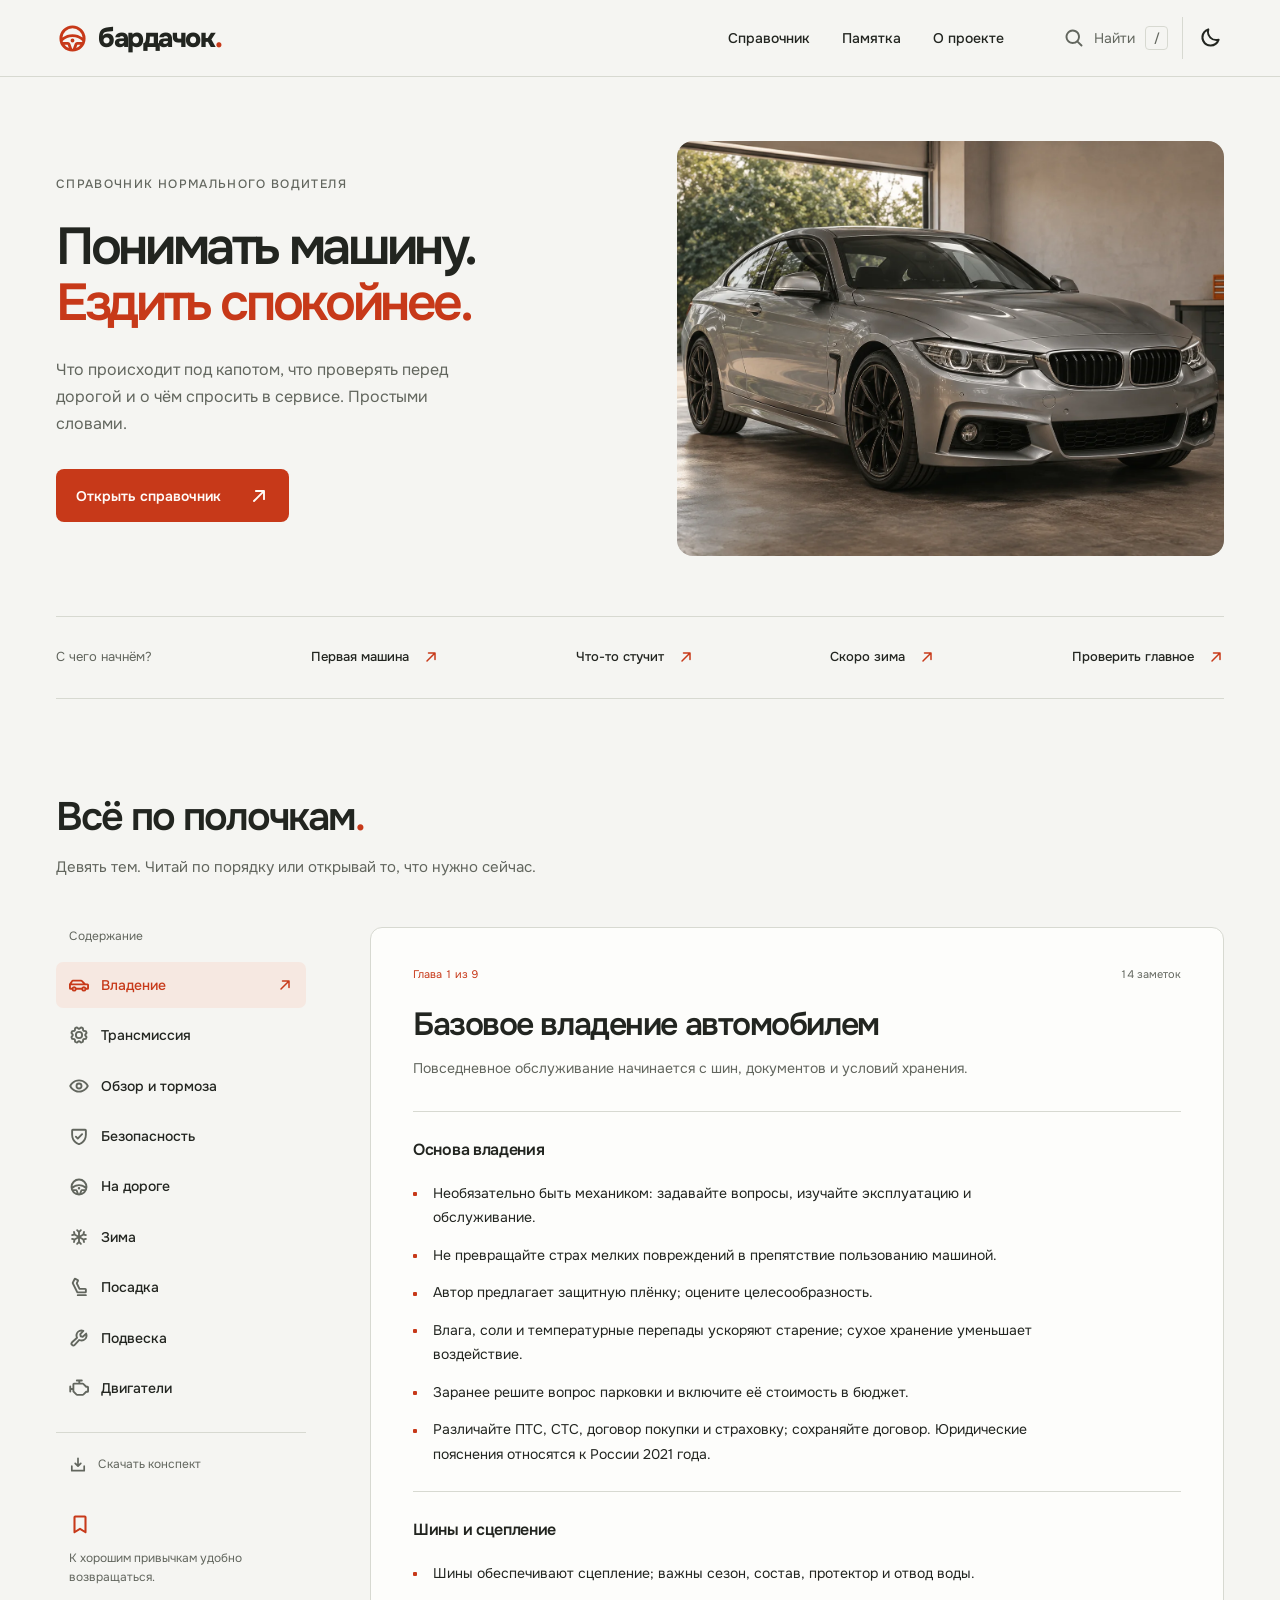
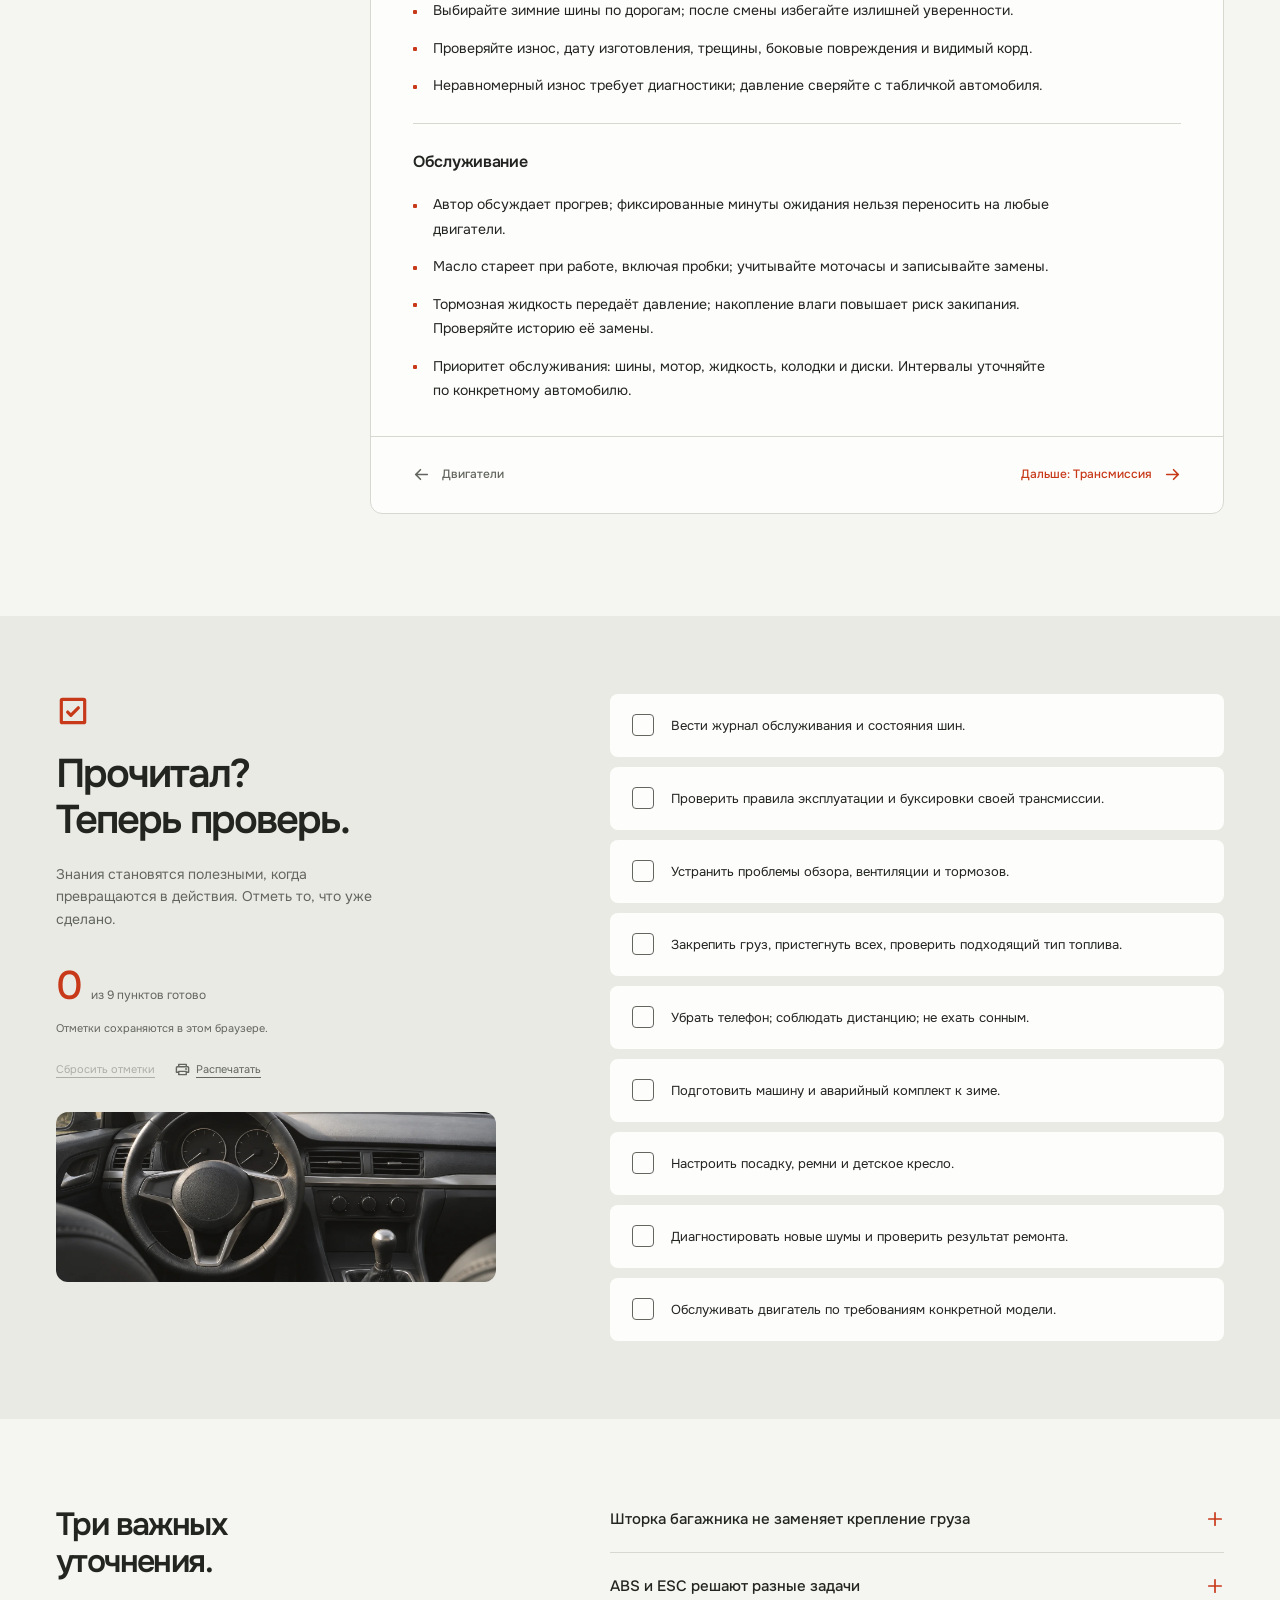
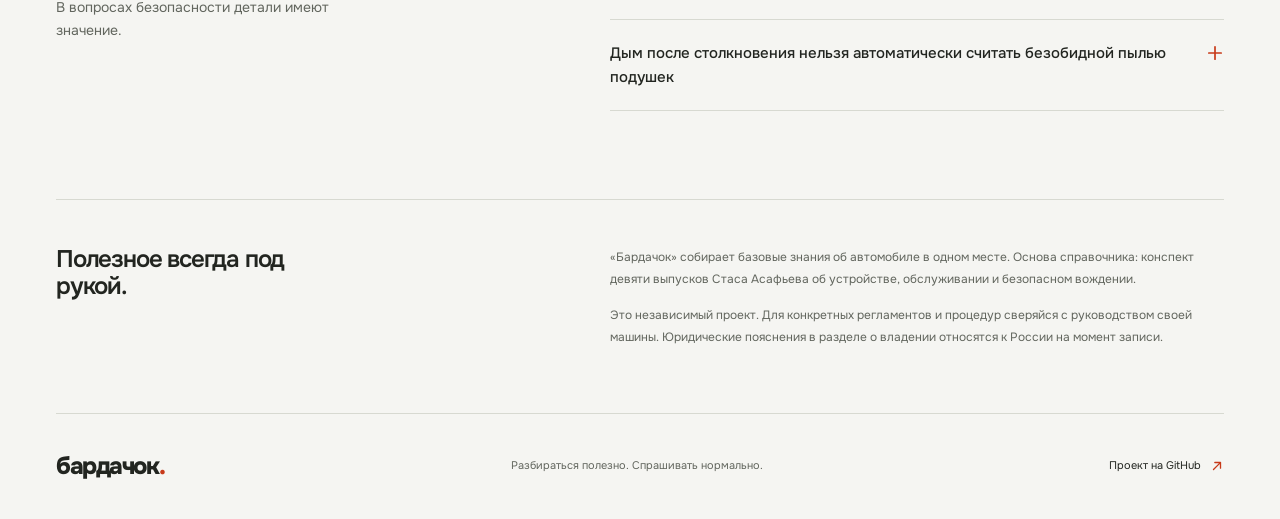
==== index.html @ 4537ed61 "Build Bardachok automotive guide" ====
<!doctype html>
<html lang="ru">
<head>
  <meta charset="utf-8">
  <meta name="viewport" content="width=device-width,initial-scale=1">
  <meta name="color-scheme" content="light dark">
  <meta name="theme-color" content="#f5f5f2">
  <title>Бардачок • Понимать машину. Ездить спокойнее.</title>
  <meta name="description" content="Понятный справочник об автомобиле: устройство, обслуживание, зимнее вождение и безопасность. Девять тем, 121 заметка и личная памятка проверок.">
  <meta property="og:title" content="Бардачок. Полезное о машине всегда под рукой.">
  <meta property="og:description" content="От первой машины до устройства двигателя. Понятный справочник с поиском и памяткой проверок.">
  <meta property="og:type" content="website">
  <meta property="og:locale" content="ru_RU">
  <meta property="og:url" content="https://lonagi.github.io/bardachok/">
  <meta property="og:image" content="https://lonagi.github.io/bardachok/assets/hero.webp">
  <meta name="twitter:card" content="summary_large_image">
  <link rel="canonical" href="https://lonagi.github.io/bardachok/">
  <link rel="icon" href="favicon.svg" type="image/svg+xml">
  <link rel="stylesheet" href="assets/fonts/fonts.css">
  <link rel="stylesheet" href="style.css">
  <link rel="preload" as="image" href="assets/hero.webp" fetchpriority="high">
  <script>
    try { const choice = localStorage.getItem('bardachok-theme'); document.documentElement.dataset.theme = choice || (matchMedia('(prefers-color-scheme: dark)').matches ? 'dark' : 'light'); } catch (_) {}
  </script>
  <script src="content.js" defer></script>
  <script src="app.js" defer></script>
</head>
<body>
  <a class="skip-link" href="#guide">Перейти к справочнику</a>
  <header class="site-header">
    <div class="header-inner wrap">
      <a class="brand" href="#top" aria-label="Бардачок, в начало">
        <span class="brand-mark" aria-hidden="true"><span class="icon" style="--icon:url(assets/icons/steering-wheel.svg)"></span></span>
        <span>бардачок<span class="brand-period">.</span></span>
      </a>
      <nav class="main-nav" aria-label="Главная навигация">
        <a href="#guide">Справочник</a>
        <a href="#checklist">Памятка</a>
        <a href="#about">О проекте</a>
      </nav>
      <div class="header-actions">
        <button class="search-trigger" type="button" data-open-search aria-label="Поиск по справочнику" aria-haspopup="dialog" aria-controls="search-dialog">
          <span class="icon" style="--icon:url(assets/icons/magnifying-glass.svg)" aria-hidden="true"></span><span class="search-label">Найти</span><kbd>/</kbd>
        </button>
        <button class="icon-button theme-button" type="button" aria-label="Включить тёмную тему" title="Переключить тему">
          <span class="icon theme-moon" style="--icon:url(assets/icons/moon.svg)" aria-hidden="true"></span>
          <span class="icon theme-sun" style="--icon:url(assets/icons/sun.svg)" aria-hidden="true"></span>
        </button>
      </div>
    </div>
  </header>

  <main id="top">
    <section class="hero wrap" aria-labelledby="hero-title">
      <div class="hero-copy">
        <p class="eyebrow">Справочник нормального водителя</p>
        <h1 id="hero-title">Понимать машину. <span>Ездить спокойнее.</span></h1>
        <p class="hero-description">Что происходит под капотом, что проверять перед дорогой и о чём спросить в сервисе. Простыми словами.</p>
        <a class="button button-primary" href="#guide">Открыть справочник<span class="icon" style="--icon:url(assets/icons/arrow-up-right.svg)" aria-hidden="true"></span></a>
      </div>
      <figure class="hero-visual">
        <img src="assets/hero.webp" alt="Серебристое купе в светлом автомобильном гараже" width="1536" height="1024" fetchpriority="high">
      </figure>
    </section>

    <div class="quick-start wrap" aria-label="Быстрый переход к ситуации">
      <p>С чего начнём?</p>
      <a href="#ownership" data-chapter="ownership">Первая машина<span class="icon" style="--icon:url(assets/icons/arrow-up-right.svg)" aria-hidden="true"></span></a>
      <a href="#suspension" data-chapter="suspension">Что-то стучит<span class="icon" style="--icon:url(assets/icons/arrow-up-right.svg)" aria-hidden="true"></span></a>
      <a href="#winter" data-chapter="winter">Скоро зима<span class="icon" style="--icon:url(assets/icons/arrow-up-right.svg)" aria-hidden="true"></span></a>
      <a href="#checklist">Проверить главное<span class="icon" style="--icon:url(assets/icons/arrow-up-right.svg)" aria-hidden="true"></span></a>
    </div>

    <section class="guide-section wrap" id="guide" aria-labelledby="guide-title">
      <div class="section-intro">
        <h2 id="guide-title">Всё по полочкам<span class="accent">.</span></h2>
        <p>Девять тем. Читай по порядку или открывай то, что нужно сейчас.</p>
      </div>
      <div class="guide-layout">
        <aside class="contents" aria-label="Содержание справочника">
          <div class="contents-inner">
            <span class="contents-label">Содержание</span>
            <nav class="chapter-navigation" aria-label="Темы"><a class="chapter-link" data-chapter="ownership" href="#ownership">
      <span class="icon " aria-hidden="true" style="--icon:url(assets/icons/car-profile.svg)"></span><span>Владение</span><span class="icon chapter-link-arrow" aria-hidden="true" style="--icon:url(assets/icons/arrow-up-right.svg)"></span>
    </a>
<a class="chapter-link" data-chapter="transmission" href="#transmission">
      <span class="icon " aria-hidden="true" style="--icon:url(assets/icons/gear.svg)"></span><span>Трансмиссия</span><span class="icon chapter-link-arrow" aria-hidden="true" style="--icon:url(assets/icons/arrow-up-right.svg)"></span>
    </a>
<a class="chapter-link" data-chapter="visibility" href="#visibility">
      <span class="icon " aria-hidden="true" style="--icon:url(assets/icons/eye.svg)"></span><span>Обзор и тормоза</span><span class="icon chapter-link-arrow" aria-hidden="true" style="--icon:url(assets/icons/arrow-up-right.svg)"></span>
    </a>
<a class="chapter-link" data-chapter="safety" href="#safety">
      <span class="icon " aria-hidden="true" style="--icon:url(assets/icons/shield-check.svg)"></span><span>Безопасность</span><span class="icon chapter-link-arrow" aria-hidden="true" style="--icon:url(assets/icons/arrow-up-right.svg)"></span>
    </a>
<a class="chapter-link" data-chapter="driving" href="#driving">
      <span class="icon " aria-hidden="true" style="--icon:url(assets/icons/steering-wheel.svg)"></span><span>На дороге</span><span class="icon chapter-link-arrow" aria-hidden="true" style="--icon:url(assets/icons/arrow-up-right.svg)"></span>
    </a>
<a class="chapter-link" data-chapter="winter" href="#winter">
      <span class="icon " aria-hidden="true" style="--icon:url(assets/icons/snowflake.svg)"></span><span>Зима</span><span class="icon chapter-link-arrow" aria-hidden="true" style="--icon:url(assets/icons/arrow-up-right.svg)"></span>
    </a>
<a class="chapter-link" data-chapter="position" href="#position">
      <span class="icon " aria-hidden="true" style="--icon:url(assets/icons/seat.svg)"></span><span>Посадка</span><span class="icon chapter-link-arrow" aria-hidden="true" style="--icon:url(assets/icons/arrow-up-right.svg)"></span>
    </a>
<a class="chapter-link" data-chapter="suspension" href="#suspension">
      <span class="icon " aria-hidden="true" style="--icon:url(assets/icons/wrench.svg)"></span><span>Подвеска</span><span class="icon chapter-link-arrow" aria-hidden="true" style="--icon:url(assets/icons/arrow-up-right.svg)"></span>
    </a>
<a class="chapter-link" data-chapter="engines" href="#engines">
      <span class="icon " aria-hidden="true" style="--icon:url(assets/icons/engine.svg)"></span><span>Двигатели</span><span class="icon chapter-link-arrow" aria-hidden="true" style="--icon:url(assets/icons/arrow-up-right.svg)"></span>
    </a></nav>
            <a class="download-link" href="guide.md" download="Бардачок-конспект.md"><span class="icon" style="--icon:url(assets/icons/download-simple.svg)" aria-hidden="true"></span>Скачать конспект</a>
            <div class="sidebar-note"><span class="icon" style="--icon:url(assets/icons/bookmark-simple.svg)" aria-hidden="true"></span><p>К хорошим привычкам удобно возвращаться.</p></div>
          </div>
        </aside>
        <div class="reader">
          <div class="mobile-chapter-picker">
            <label for="chapter-select">Выбрать тему</label>
            <div class="select-wrapper"><select id="chapter-select"><option value="ownership">1. Владение</option><option value="transmission">2. Трансмиссия</option><option value="visibility">3. Обзор и тормоза</option><option value="safety">4. Безопасность</option><option value="driving">5. На дороге</option><option value="winter">6. Зима</option><option value="position">7. Посадка</option><option value="suspension">8. Подвеска</option><option value="engines">9. Двигатели</option></select><span class="icon" style="--icon:url(assets/icons/caret-down.svg)" aria-hidden="true"></span></div>
          </div>
          <div id="chapters"><article class="chapter" id="ownership" aria-labelledby="title-ownership">
      <header class="chapter-heading">
        <div class="chapter-meta"><span>Глава 1 из 9</span><span>14 заметок</span></div>
        <h3 id="title-ownership" tabindex="-1">Базовое владение автомобилем</h3>
        <p>Повседневное обслуживание начинается с шин, документов и условий хранения.</p>
      </header>
      <section class="note-group"><h4>Основа владения</h4><ul><li id="ownership-01" class="note"><p>Необязательно быть механиком: задавайте вопросы, изучайте эксплуатацию и обслуживание.</p></li>
<li id="ownership-02" class="note"><p>Не превращайте страх мелких повреждений в препятствие пользованию машиной.</p></li>
<li id="ownership-03" class="note"><p>Автор предлагает защитную плёнку; оцените целесообразность.</p></li>
<li id="ownership-04" class="note"><p>Влага, соли и температурные перепады ускоряют старение; сухое хранение уменьшает воздействие.</p></li>
<li id="ownership-05" class="note"><p>Заранее решите вопрос парковки и включите её стоимость в бюджет.</p></li>
<li id="ownership-06" class="note"><p>Различайте ПТС, СТС, договор покупки и страховку; сохраняйте договор. Юридические пояснения относятся к России 2021 года.</p></li></ul></section><section class="note-group"><h4>Шины и сцепление</h4><ul><li id="ownership-07" class="note"><p>Шины обеспечивают сцепление; важны сезон, состав, протектор и отвод воды.</p></li>
<li id="ownership-08" class="note"><p>Выбирайте зимние шины по дорогам; после смены избегайте излишней уверенности.</p></li>
<li id="ownership-09" class="note"><p>Проверяйте износ, дату изготовления, трещины, боковые повреждения и видимый корд.</p></li>
<li id="ownership-10" class="note"><p>Неравномерный износ требует диагностики; давление сверяйте с табличкой автомобиля.</p></li></ul></section><section class="note-group"><h4>Обслуживание</h4><ul><li id="ownership-11" class="note"><p>Автор обсуждает прогрев; фиксированные минуты ожидания нельзя переносить на любые двигатели.</p></li>
<li id="ownership-12" class="note"><p>Масло стареет при работе, включая пробки; учитывайте моточасы и записывайте замены.</p></li>
<li id="ownership-13" class="note"><p>Тормозная жидкость передаёт давление; накопление влаги повышает риск закипания. Проверяйте историю её замены.</p></li>
<li id="ownership-14" class="note"><p>Приоритет обслуживания: шины, мотор, жидкость, колодки и диски. Интервалы уточняйте по конкретному автомобилю.</p></li></ul></section>
      <nav class="chapter-pager" aria-label="Навигация между главами">
        <a href="#engines" data-chapter="engines" class="previous-chapter" aria-label="Предыдущая глава: Двигатели"><span class="icon " aria-hidden="true" style="--icon:url(assets/icons/arrow-left.svg)"></span><span class="previous-label">Двигатели</span></a>
        <a href="#transmission" data-chapter="transmission" class="next-chapter"><span>Дальше: Трансмиссия</span><span class="icon " aria-hidden="true" style="--icon:url(assets/icons/arrow-right.svg)"></span></a>
      </nav>
    </article>
<article class="chapter" id="transmission" aria-labelledby="title-transmission">
      <header class="chapter-heading">
        <div class="chapter-meta"><span>Глава 2 из 9</span><span>13 заметок</span></div>
        <h3 id="title-transmission" tabindex="-1">Коробка передач и сцепление</h3>
        <p>Как передачи и сцепление работают при движении и остановке.</p>
      </header>
      <section class="note-group"><h4>Как устроено</h4><ul><li id="transmission-01" class="note"><p>Передачи согласуют двигатель с колёсами: низкие: для трогания, высокие: для скорости.</p></li>
<li id="transmission-02" class="note"><p>Сцепление разъединяет двигатель и трансмиссию для остановки с работающим мотором.</p></li>
<li id="transmission-03" class="note"><p>В механике передачи выбирает водитель; в автоматических трансмиссиях: автомобиль.</p></li>
<li id="transmission-04" class="note"><p>Сцепление передаёт момент трением; плавное отпускание педали постепенно уравнивает скорости вращения деталей.</p></li>
<li id="transmission-13" class="note"><p>Гидротрансформатор передаёт момент через жидкость; задняя передача разворачивает вращение выходного звена, а не двигателя.</p></li></ul></section><section class="note-group"><h4>Повседневная работа</h4><ul><li id="transmission-05" class="note"><p>Резкое отпускание создаёт рывки и ударные нагрузки: сцепление нужно отпускать контролируемо.</p></li>
<li id="transmission-06" class="note"><p>Пробуксовка перегревает сцепление; рост оборотов без разгона: повод для диагностики.</p></li>
<li id="transmission-07" class="note"><p>Автор советует при длительном ожидании выбирать нейтраль, отпуская сцепление; объясняет нагрузку на выжимной подшипник.</p></li>
<li id="transmission-08" class="note"><p>Автор не рекомендует постоянно переключать автомат D/N на светофорах; учитывать руководство конкретного автомобиля.</p></li>
<li id="transmission-09" class="note"><p>На передаче с отпущенным газом подача топлива может прекращаться; нейтраль не гарантирует экономии.</p></li></ul></section><section class="note-group"><h4>Особые ситуации</h4><ul><li id="transmission-10" class="note"><p>Разбирается торможение двигателем и согласование понижений; технику отрабатывать с инструктором.</p></li>
<li id="transmission-11" class="note"><p>Смазка и буксировка автоматов: проверить ограничения производителя; при неизвестных условиях выбрать эвакуатор.</p></li>
<li id="transmission-12" class="note"><p>Обсуждаются защиты от ошибочного включения заднего хода; проверять их экспериментом нельзя.</p></li></ul></section>
      <nav class="chapter-pager" aria-label="Навигация между главами">
        <a href="#ownership" data-chapter="ownership" class="previous-chapter" aria-label="Предыдущая глава: Владение"><span class="icon " aria-hidden="true" style="--icon:url(assets/icons/arrow-left.svg)"></span><span class="previous-label">Владение</span></a>
        <a href="#visibility" data-chapter="visibility" class="next-chapter"><span>Дальше: Обзор и тормоза</span><span class="icon " aria-hidden="true" style="--icon:url(assets/icons/arrow-right.svg)"></span></a>
      </nav>
    </article>
<article class="chapter" id="visibility" aria-labelledby="title-visibility">
      <header class="chapter-heading">
        <div class="chapter-meta"><span>Глава 3 из 9</span><span>13 заметок</span></div>
        <h3 id="title-visibility" tabindex="-1">Вентиляция, дворники и тормоза</h3>
        <p>Что проверить при запотевании, плохой очистке стекла и шуме.</p>
      </header>
      <section class="note-group"><h4>Салон и состояние машины</h4><ul><li id="visibility-01" class="note"><p>Запотевание возникает, когда влага из воздуха конденсируется на холодном стекле.</p></li>
<li id="visibility-02" class="note"><p>Вентиляции нужны приток и выход воздуха. При духоте сзади проверить выпускные отверстия и клапаны кузова.</p></li>
<li id="visibility-03" class="note"><p>Загрязнённый салонный фильтр уменьшает поток; обслуживать фильтр, кондиционер и вентиляцию. Запах сырости требует поиска причины.</p></li>
<li id="visibility-04" class="note"><p>Кондиционер осушает воздух и помогает убрать запотевание; конденсат под работающей системой объясняется этим процессом.</p></li>
<li id="visibility-05" class="note"><p>Для первой машины автор предпочитает умеренную цену, исправность, проверенную историю.</p></li></ul></section><section class="note-group"><h4>Стекло и дворники</h4><ul><li id="visibility-06" class="note"><p>Щётке нужны подходящая геометрия, целая резинка и равномерный прижим.</p></li>
<li id="visibility-07" class="note"><p>Песок, сколы и трещины повреждают стекло и ускоряют износ щёток.</p></li>
<li id="visibility-08" class="note"><p>Если новые дворники не помогают, проверить стекло, поводки и прижимные пружины.</p></li></ul></section><section class="note-group"><h4>Тормоза и помощники</h4><ul><li id="visibility-09" class="note"><p>Суппорт прижимает колодки к диску; энергия движения превращается в тепло, фрикционный материал изнашивается.</p></li>
<li id="visibility-10" class="note"><p>Постоянный шум требует диагностики. При скрежете либо ухудшении торможения безопасно остановиться и организовать проверку.</p></li>
<li id="visibility-11" class="note"><p>ABS препятствует блокировке колёс, сохраняя возможность управлять при торможении.</p></li>
<li id="visibility-12" class="note"><p>Электроника не компенсирует неподходящую скорость, плохие шины и недостаточную дистанцию.</p></li>
<li id="visibility-13" class="note"><p>Не отключать штатные системы безопасности извлечением предохранителей или переделками.</p></li></ul></section>
      <nav class="chapter-pager" aria-label="Навигация между главами">
        <a href="#transmission" data-chapter="transmission" class="previous-chapter" aria-label="Предыдущая глава: Трансмиссия"><span class="icon " aria-hidden="true" style="--icon:url(assets/icons/arrow-left.svg)"></span><span class="previous-label">Трансмиссия</span></a>
        <a href="#safety" data-chapter="safety" class="next-chapter"><span>Дальше: Безопасность</span><span class="icon " aria-hidden="true" style="--icon:url(assets/icons/arrow-right.svg)"></span></a>
      </nav>
    </article>
<article class="chapter" id="safety" aria-labelledby="title-safety">
      <header class="chapter-heading">
        <div class="chapter-meta"><span>Глава 4 из 9</span><span>13 заметок</span></div>
        <h3 id="title-safety" tabindex="-1">Безопасность и топливо</h3>
        <p>Ремни, груз, электронные помощники, действия после столкновения и топливо.</p>
      </header>
      <section class="note-group"><h4>До поездки</h4><ul><li id="safety-01" class="note"><p>При столкновении движется и тело человека; ремни и подушки уменьшают последствия резкой остановки.</p></li>
<li id="safety-02" class="note"><p>Объёмная одежда мешает плотному прилеганию ремня; особенно внимательно проверяйте фиксацию детей.</p></li>
<li id="safety-03" class="note"><p>Летящие вещи опасны; багажная шторка не заменяет креплений.</p></li>
<li id="safety-08" class="note"><p>Закрепляйте багаж и предметы; используйте предусмотренные крепления.</p></li>
<li id="safety-09" class="note"><p>ABS препятствует блокировке колёс; ESP помогает стабилизации, регулируя тягу и тормозя отдельные колёса.</p></li>
<li id="safety-10" class="note"><p>Постоянная индикация неисправности ABS/ESP требует диагностики; электронные помощники не устраняют предел сцепления.</p></li>
<li id="safety-11" class="note"><p>На скользком покрытии избегайте резких действий, снижайте скорость заранее.</p></li></ul></section><section class="note-group"><h4>После столкновения</h4><ul><li id="safety-04" class="note"><p>После ДТП оцените состояние и угрозы; паническое выбегание опасно.</p></li>
<li id="safety-05" class="note"><p>Взвесь после раскрытия подушек возможна; считать дым безопасным нельзя.</p></li>
<li id="safety-06" class="note"><p>При перевороте отстёгивание без опоры может привести к падению на голову.</p></li>
<li id="safety-07" class="note"><p>Помните о повторном столкновении; выбирайте безопасное место вне потока.</p></li></ul></section><section class="note-group"><h4>На заправке</h4><ul><li id="safety-12" class="note"><p>Октановое число связано с сопротивлением детонации; бензиновое и дизельное топливо рассчитаны на разные двигатели. Соблюдайте требования машины; учитывайте сезонность дизтоплива.</p></li>
<li id="safety-13" class="note"><p>Перепутали бензин и дизель: прекратите заправку, не запускайте двигатель, не включайте зажигание; обращайтесь за эвакуацией и обслуживанием.</p></li></ul></section>
      <nav class="chapter-pager" aria-label="Навигация между главами">
        <a href="#visibility" data-chapter="visibility" class="previous-chapter" aria-label="Предыдущая глава: Обзор и тормоза"><span class="icon " aria-hidden="true" style="--icon:url(assets/icons/arrow-left.svg)"></span><span class="previous-label">Обзор и тормоза</span></a>
        <a href="#driving" data-chapter="driving" class="next-chapter"><span>Дальше: На дороге</span><span class="icon " aria-hidden="true" style="--icon:url(assets/icons/arrow-right.svg)"></span></a>
      </nav>
    </article>
<article class="chapter" id="driving" aria-labelledby="title-driving">
      <header class="chapter-heading">
        <div class="chapter-meta"><span>Глава 5 из 9</span><span>14 заметок</span></div>
        <h3 id="title-driving" tabindex="-1">Как снизить риск ДТП</h3>
        <p>Подготовка автомобиля, внимание и запас пространства помогают снижать риски.</p>
      </header>
      <section class="note-group"><h4>Подготовить машину и навыки</h4><ul><li id="driving-02" class="note"><p>Проверять колодки, диски, стояночный тормоз; устранять неисправности, выбирать качественные детали.</p></li>
<li id="driving-03" class="note"><p>Шины: сезонность, протектор, вздутия, трещины; давление: по табличке автомобиля.</p></li>
<li id="driving-04" class="note"><p>Проверять свет, коррозию конструкций, ошибки ABS/ESP; восстанавливать обзор, менять щётки, возить омыватель.</p></li>
<li id="driving-05" class="note"><p>Торможение, руление, посадку и экстренные манёвры отрабатывать с инструктором.</p></li></ul></section><section class="note-group"><h4>Сохранять внимание</h4><ul><li id="driving-01" class="note"><p>Правота не защищает от чужой ошибки; снижать риски.</p></li>
<li id="driving-06" class="note"><p>Соблюдать ПДД; убрать телефон, общаться после безопасной остановки.</p></li>
<li id="driving-07" class="note"><p>При сильных эмоциях или сонливости: остановиться и восстановиться.</p></li>
<li id="driving-13" class="note"><p>Предвидеть ошибки; уступать агрессивным, сообщать о предполагаемом пьяном водителе, осторожно пересекать перекрёстки.</p></li>
<li id="driving-14" class="note"><p>Рано замечать торможение впереди; не провоцировать и не «воспитывать» других водителей.</p></li></ul></section><section class="note-group"><h4>Оставлять запас</h4><ul><li id="driving-08" class="note"><p>Ориентир автора: три секунды при хороших условиях; в плохих увеличивать, после вклинивания восстанавливать запас.</p></li>
<li id="driving-09" class="note"><p>Заранее сигнализировать, перестраиваться последовательно; проверять слепые зоны и избегать чужих.</p></li>
<li id="driving-10" class="note"><p>Останавливаться вне потока; после происшествия учитывать риск повторного наезда, уходить в безопасность.</p></li>
<li id="driving-11" class="note"><p>Не обгонять при сомнениях, не объезжать по обочине; пропущенный съезд принять спокойно.</p></li>
<li id="driving-12" class="note"><p>В дождь/снег снижать скорость, увеличивать запас; помнить о скользкой разметке и невидимом льде.</p></li></ul></section>
      <nav class="chapter-pager" aria-label="Навигация между главами">
        <a href="#safety" data-chapter="safety" class="previous-chapter" aria-label="Предыдущая глава: Безопасность"><span class="icon " aria-hidden="true" style="--icon:url(assets/icons/arrow-left.svg)"></span><span class="previous-label">Безопасность</span></a>
        <a href="#winter" data-chapter="winter" class="next-chapter"><span>Дальше: Зима</span><span class="icon " aria-hidden="true" style="--icon:url(assets/icons/arrow-right.svg)"></span></a>
      </nav>
    </article>
<article class="chapter" id="winter" aria-labelledby="title-winter">
      <header class="chapter-heading">
        <div class="chapter-meta"><span>Глава 6 из 9</span><span>13 заметок</span></div>
        <h3 id="title-winter" tabindex="-1">Зимнее вождение</h3>
        <p>Меняющееся покрытие, холод и темнота требуют подготовки к поездке.</p>
      </header>
      <section class="note-group"><h4>На зимней дороге</h4><ul><li id="winter-01" class="note"><p>Задача водителя: безопасно довезти людей.</p></li>
<li id="winter-02" class="note"><p>Асфальт, снежная каша, укатанный снег и лёд сменяются: переоценивать сцепление.</p></li>
<li id="winter-03" class="note"><p>Проверить зимние шины: протектор, возраст, затвердевание и повреждения; изношенный комплект заменить.</p></li>
<li id="winter-04" class="note"><p>Выбор шипов или фрикционных шин зависит от маршрутов и климата. Не смешивать разные сезонные типы на осях.</p></li>
<li id="winter-05" class="note"><p>Разрешённая скорость не гарантирует безопасности: выбирать скорость по покрытию, видимости, управляемости.</p></li>
<li id="winter-13" class="note"><p>Развивать навыки зимнего управления на оборудованном полигоне с инструктором; обычный пробег не заменяет тренировок.</p></li></ul></section><section class="note-group"><h4>Техника к сезону</h4><ul><li id="winter-06" class="note"><p>Поломка зимой опасна холодом. Проверить подходящее по инструкции масло, охлаждающую жидкость и состояние патрубков.</p></li>
<li id="winter-07" class="note"><p>Устранить неисправности ABS и ESP; не игнорировать предупреждения.</p></li>
<li id="winter-08" class="note"><p>Учитывать грязные фары и плохо заметных пешеходов; проверить свет, поворотники, габариты и отражатели.</p></li></ul></section><section class="note-group"><h4>Салон и запас в дороге</h4><ul><li id="winter-09" class="note"><p>Пристёгиваться всем; объёмный пуховик мешает ремню плотно прилегать к телу.</p></li>
<li id="winter-10" class="note"><p>Обувь должна позволять чувствовать педали; подходящие закреплённые коврики не должны мешать их ходу.</p></li>
<li id="winter-11" class="note"><p>Возить запас незамерзайки, щётку, запасные дворники, запаску/насос; за город: тёплую одежду, одноразовые грелки.</p></li>
<li id="winter-12" class="note"><p>Иметь подходящий трос и лопату; заранее найти штатные крепления и буксировочную проушину.</p></li></ul></section>
      <nav class="chapter-pager" aria-label="Навигация между главами">
        <a href="#driving" data-chapter="driving" class="previous-chapter" aria-label="Предыдущая глава: На дороге"><span class="icon " aria-hidden="true" style="--icon:url(assets/icons/arrow-left.svg)"></span><span class="previous-label">На дороге</span></a>
        <a href="#position" data-chapter="position" class="next-chapter"><span>Дальше: Посадка</span><span class="icon " aria-hidden="true" style="--icon:url(assets/icons/arrow-right.svg)"></span></a>
      </nav>
    </article>
<article class="chapter" id="position" aria-labelledby="title-position">
      <header class="chapter-heading">
        <div class="chapter-meta"><span>Глава 7 из 9</span><span>14 заметок</span></div>
        <h3 id="title-position" tabindex="-1">Посадка и вопросы эксплуатации</h3>
        <p>Посадка, доступ к органам управления и привычки в автомобиле.</p>
      </header>
      <section class="note-group"><h4>Настроить посадку</h4><ul><li id="position-01" class="note"><p>Обеспечить доступность тормоза: сидеть ровно, без перекоса таза, свободно переносить ногу.</p></li>
<li id="position-02" class="note"><p>На припаркованной и зафиксированной машине проверить нажатие: нога согнута, таз неподвижен.</p></li>
<li id="position-03" class="note"><p>Левую ногу держать на площадке; после работы сцеплением возвращать туда.</p></li>
<li id="position-04" class="note"><p>Хват «9 и 3»; настроить руль и спинку, сохраняя опору плеч при повороте.</p></li>
<li id="position-05" class="note"><p>Автор рекомендует толкающее руление, взгляд в поворот; рука поверх руля опасна при раскрытии подушки.</p></li></ul></section><section class="note-group"><h4>Навыки и безопасность</h4><ul><li id="position-06" class="note"><p>Реакции на потерю сцепления отрабатывать на полигоне: чтение советов не создаёт навыка.</p></li>
<li id="position-07" class="note"><p>Результат одновременного нажатия педалей зависит от конструкции; не экспериментировать.</p></li>
<li id="position-08" class="note"><p>Укачивание автор объясняет конфликтом зрительных и вестибулярных сигналов; предлагает смотреть вдаль вместо экрана.</p></li>
<li id="position-09" class="note"><p>После аварии автор советует тренировки; при необходимости: психолога.</p></li>
<li id="position-10" class="note"><p>Рабочий тормоз замедляет автомобиль; стояночный удерживает припаркованную машину.</p></li>
<li id="position-11" class="note"><p>Детское кресло против хода нельзя размещать перед активной фронтальной подушкой; изучить инструкции автомобиля и кресла.</p></li>
<li id="position-12" class="note"><p>Отключение стабилизации обсуждается для освобождения застрявшей машины, не для обычной езды.</p></li></ul></section><section class="note-group"><h4>Заправка</h4><ul><li id="position-13" class="note"><p>Аккуратно вынимать пистолет; пролитое топливо удалять.</p></li>
<li id="position-14" class="note"><p>Отсечка подачи работает механически; после заправки и оплаты освобождать колонку.</p></li></ul></section>
      <nav class="chapter-pager" aria-label="Навигация между главами">
        <a href="#winter" data-chapter="winter" class="previous-chapter" aria-label="Предыдущая глава: Зима"><span class="icon " aria-hidden="true" style="--icon:url(assets/icons/arrow-left.svg)"></span><span class="previous-label">Зима</span></a>
        <a href="#suspension" data-chapter="suspension" class="next-chapter"><span>Дальше: Подвеска</span><span class="icon " aria-hidden="true" style="--icon:url(assets/icons/arrow-right.svg)"></span></a>
      </nav>
    </article>
<article class="chapter" id="suspension" aria-labelledby="title-suspension">
      <header class="chapter-heading">
        <div class="chapter-meta"><span>Глава 8 из 9</span><span>13 заметок</span></div>
        <h3 id="title-suspension" tabindex="-1">Подвеска, стуки и компоновка</h3>
        <p>Устройство подвески помогает понимать шумы и задачи диагностики машины.</p>
      </header>
      <section class="note-group"><h4>Как устроено</h4><ul><li id="suspension-02" class="note"><p>Подвеска смягчает дорожные воздействия; пружины воспринимают нагрузку и запасают энергию при сжатии.</p></li>
<li id="suspension-03" class="note"><p>Амортизаторы гасят колебания. Они согласованы с пружинами и конструкцией машины.</p></li>
<li id="suspension-05" class="note"><p>Рычаги направляют перемещение колеса относительно кузова.</p></li>
<li id="suspension-07" class="note"><p>Опоры двигателя ограничивают передачу вибраций кузову; их износ способен усиливать тряску.</p></li></ul></section><section class="note-group"><h4>Износ и диагностика</h4><ul><li id="suspension-01" class="note"><p>Источники шумов: подвеска, рулевое управление, двигатель, трансмиссия; звук сам по себе не диагноз.</p></li>
<li id="suspension-04" class="note"><p>Пружины могут просесть или сломаться; амортизаторы: потерять герметичность и эффективность.</p></li>
<li id="suspension-06" class="note"><p>Износ сайлентблоков и соединений подвески либо рулевого управления может вызывать люфты и стуки.</p></li>
<li id="suspension-08" class="note"><p>Новые стуки и вибрации требуют диагностики: неисправный элемент увеличивает нагрузки на соседние.</p></li>
<li id="suspension-09" class="note"><p>У старой или плохо восстановленной машины учитывайте состояние соединений и общий бюджет восстановления.</p></li>
<li id="suspension-10" class="note"><p>Автор предпочитает оригинальные детали; существенны соответствие характеристик и проверка причины оставшегося шума после ремонта.</p></li></ul></section><section class="note-group"><h4>Компоновка</h4><ul><li id="suspension-11" class="note"><p>Продольное и поперечное расположение двигателя определяют размещение трансмиссии, стоимость и занимаемое пространство.</p></li>
<li id="suspension-12" class="note"><p>Продольная схема обычно предоставляет больше места крупным агрегатам; это тенденция, не универсальное правило.</p></li>
<li id="suspension-13" class="note"><p>Управляемость зависит от всей конструкции. Важнее свойства конкретной машины, чем престиж компоновки.</p></li></ul></section>
      <nav class="chapter-pager" aria-label="Навигация между главами">
        <a href="#position" data-chapter="position" class="previous-chapter" aria-label="Предыдущая глава: Посадка"><span class="icon " aria-hidden="true" style="--icon:url(assets/icons/arrow-left.svg)"></span><span class="previous-label">Посадка</span></a>
        <a href="#engines" data-chapter="engines" class="next-chapter"><span>Дальше: Двигатели</span><span class="icon " aria-hidden="true" style="--icon:url(assets/icons/arrow-right.svg)"></span></a>
      </nav>
    </article>
<article class="chapter" id="engines" aria-labelledby="title-engines">
      <header class="chapter-heading">
        <div class="chapter-meta"><span>Глава 9 из 9</span><span>14 заметок</span></div>
        <h3 id="title-engines" tabindex="-1">Виды силовых установок</h3>
        <p>Разные силовые установки сочетают отдачу, расход и особенности обслуживания.</p>
      </header>
      <section class="note-group"><h4>Атмосферный двигатель и наддув</h4><ul><li id="engines-01" class="note"><p>Атмосферный ДВС: сгорание двигает поршни и коленвал; воздух поступает без принудительного наддува.</p></li>
<li id="engines-02" class="note"><p>Плюсы атмосферника, по автору: простота и обслуживание.</p></li>
<li id="engines-03" class="note"><p>Компромисс: меньшая мощность с литра.</p></li>
<li id="engines-04" class="note"><p>Развитие двигателей: увеличение отдачи топлива, уменьшение потерь.</p></li>
<li id="engines-05" class="note"><p>Механический компрессор нагнетает воздух, забирая энергию двигателя.</p></li>
<li id="engines-06" class="note"><p>Компрессор улучшает отдачу и отклик, но добавляет размеры, нагрузку, детали и потери на привод.</p></li>
<li id="engines-12" class="note"><p>Турбокомпрессор использует энергию выхлопа для наддува.</p></li>
<li id="engines-13" class="note"><p>Предпочтение турбомотора: оценка автора. Ресурс и стоимость проверяйте по конкретной модели.</p></li>
<li id="engines-14" class="note"><p>Для турбомотора особенно важны подходящие масло, топливо, охлаждение и обслуживание; интенсивный разгон повышает расход.</p></li></ul></section><section class="note-group"><h4>Дизель</h4><ul><li id="engines-07" class="note"><p>В дизеле топливо воспламеняется в воздухе, нагретом сильным сжатием.</p></li>
<li id="engines-08" class="note"><p>Обсуждаются экономичность и тяга дизеля, шум, вибрации, сложность современной топливной аппаратуры; важны топливо и квалифицированное обслуживание.</p></li></ul></section><section class="note-group"><h4>Электропривод и гибриды</h4><ul><li id="engines-09" class="note"><p>Электропривод эффективен, тих и мощен; учитывайте батарею, массу, запас хода и доступность зарядки.</p></li>
<li id="engines-10" class="note"><p>Параллельная схема допускает привод колёс от ДВС и электромотора; последовательная использует ДВС как источник электричества.</p></li>
<li id="engines-11" class="note"><p>Гибрид позволяет продолжать путь на топливе, объединяя два привода; оценивайте сложность обслуживания.</p></li></ul></section>
      <nav class="chapter-pager" aria-label="Навигация между главами">
        <a href="#suspension" data-chapter="suspension" class="previous-chapter" aria-label="Предыдущая глава: Подвеска"><span class="icon " aria-hidden="true" style="--icon:url(assets/icons/arrow-left.svg)"></span><span class="previous-label">Подвеска</span></a>
        <a href="#ownership" data-chapter="ownership" class="next-chapter"><span>Дальше: Владение</span><span class="icon " aria-hidden="true" style="--icon:url(assets/icons/arrow-right.svg)"></span></a>
      </nav>
    </article></div>
        </div>
      </div>
    </section>

    <section class="checklist-section" id="checklist" aria-labelledby="checklist-title">
      <div class="checklist-layout wrap">
        <div class="checklist-intro">
          <span class="checklist-symbol" aria-hidden="true"><span class="icon" style="--icon:url(assets/icons/check-square.svg)"></span></span>
          <h2 id="checklist-title">Прочитал?<br>Теперь проверь.</h2>
          <p>Знания становятся полезными, когда превращаются в действия. Отметь то, что уже сделано.</p>
          <div class="checklist-status" role="status" aria-live="polite"><strong id="check-count">0</strong><span>из 9 пунктов готово</span></div>
          <p class="storage-note">Отметки сохраняются в этом браузере.</p>
          <div class="checklist-controls"><button class="text-button" id="reset-checklist" type="button">Сбросить отметки</button><button class="text-button print-button" type="button"><span class="icon" style="--icon:url(assets/icons/printer.svg)" aria-hidden="true"></span>Распечатать</button></div>
          <img class="cockpit-photo" src="assets/cockpit.webp" width="1536" height="1024" loading="lazy" alt="Кожаный руль и рычаг механической коробки передач">
        </div>
        <div class="checklist-items"><label class="check-item" for="check-check-ownership">
  <input type="checkbox" id="check-check-ownership" data-check="check-ownership">
  <span class="check-box" aria-hidden="true"><span class="icon " aria-hidden="true" style="--icon:url(assets/icons/check.svg)"></span></span>
  <span class="check-text">Вести журнал обслуживания и состояния шин.</span>
</label>
<label class="check-item" for="check-check-transmission">
  <input type="checkbox" id="check-check-transmission" data-check="check-transmission">
  <span class="check-box" aria-hidden="true"><span class="icon " aria-hidden="true" style="--icon:url(assets/icons/check.svg)"></span></span>
  <span class="check-text">Проверить правила эксплуатации и буксировки своей трансмиссии.</span>
</label>
<label class="check-item" for="check-check-visibility">
  <input type="checkbox" id="check-check-visibility" data-check="check-visibility">
  <span class="check-box" aria-hidden="true"><span class="icon " aria-hidden="true" style="--icon:url(assets/icons/check.svg)"></span></span>
  <span class="check-text">Устранить проблемы обзора, вентиляции и тормозов.</span>
</label>
<label class="check-item" for="check-check-safety">
  <input type="checkbox" id="check-check-safety" data-check="check-safety">
  <span class="check-box" aria-hidden="true"><span class="icon " aria-hidden="true" style="--icon:url(assets/icons/check.svg)"></span></span>
  <span class="check-text">Закрепить груз, пристегнуть всех, проверить подходящий тип топлива.</span>
</label>
<label class="check-item" for="check-check-driving">
  <input type="checkbox" id="check-check-driving" data-check="check-driving">
  <span class="check-box" aria-hidden="true"><span class="icon " aria-hidden="true" style="--icon:url(assets/icons/check.svg)"></span></span>
  <span class="check-text">Убрать телефон; соблюдать дистанцию; не ехать сонным.</span>
</label>
<label class="check-item" for="check-check-winter">
  <input type="checkbox" id="check-check-winter" data-check="check-winter">
  <span class="check-box" aria-hidden="true"><span class="icon " aria-hidden="true" style="--icon:url(assets/icons/check.svg)"></span></span>
  <span class="check-text">Подготовить машину и аварийный комплект к зиме.</span>
</label>
<label class="check-item" for="check-check-position">
  <input type="checkbox" id="check-check-position" data-check="check-position">
  <span class="check-box" aria-hidden="true"><span class="icon " aria-hidden="true" style="--icon:url(assets/icons/check.svg)"></span></span>
  <span class="check-text">Настроить посадку, ремни и детское кресло.</span>
</label>
<label class="check-item" for="check-check-suspension">
  <input type="checkbox" id="check-check-suspension" data-check="check-suspension">
  <span class="check-box" aria-hidden="true"><span class="icon " aria-hidden="true" style="--icon:url(assets/icons/check.svg)"></span></span>
  <span class="check-text">Диагностировать новые шумы и проверить результат ремонта.</span>
</label>
<label class="check-item" for="check-check-engines">
  <input type="checkbox" id="check-check-engines" data-check="check-engines">
  <span class="check-box" aria-hidden="true"><span class="icon " aria-hidden="true" style="--icon:url(assets/icons/check.svg)"></span></span>
  <span class="check-text">Обслуживать двигатель по требованиям конкретной модели.</span>
</label></div>
      </div>
    </section>

    <section class="safety-section wrap" aria-labelledby="safety-title">
      <div class="safety-intro"><h2 id="safety-title">Три важных уточнения.</h2><p>В вопросах безопасности детали имеют значение.</p></div>
      <div class="safety-notes"><details class="safety-note"><summary>Шторка багажника не заменяет крепление груза<span class="icon " aria-hidden="true" style="--icon:url(assets/icons/plus.svg)"></span></summary><p>Volvo описывает её как средство скрыть вещи от взгляда и отдельно требует закреплять предметы. Вывод: закрытая шторка сама по себе не означает, что груз безопасно удержится при ударе. На неё также нельзя складывать вещи.</p></details>
<details class="safety-note"><summary>ABS и ESC решают разные задачи<span class="icon " aria-hidden="true" style="--icon:url(assets/icons/plus.svg)"></span></summary><p>ABS предотвращает блокировку колёс при торможении, помогая сохранить управление; ESC помогает противодействовать заносу. ABS не гарантирует более короткий тормозной путь на любом покрытии: Volkswagen прямо оговаривает возможное увеличение на гравии и некоторых снежных покрытиях.</p></details>
<details class="safety-note"><summary>Дым после столкновения нельзя автоматически считать безобидной пылью подушек<span class="icon " aria-hidden="true" style="--icon:url(assets/icons/plus.svg)"></span></summary><p>Volvo подтверждает, что сработавшие подушки могут выделять дым, но одновременно требует следить за признаками пожара. По одному наличию сработавшей подушки исключать пожар нельзя; дым и пыль также могут раздражать глаза и кожу.</p></details></div>
    </section>

    <section class="about-section wrap" id="about" aria-labelledby="about-title">
      <h2 id="about-title">Полезное всегда под рукой.</h2>
      <div class="about-copy">
        <p>«Бардачок» собирает базовые знания об автомобиле в одном месте. Основа справочника: конспект девяти выпусков Стаса Асафьева об устройстве, обслуживании и безопасном вождении.</p>
        <p>Это независимый проект. Для конкретных регламентов и процедур сверяйся с руководством своей машины. Юридические пояснения в разделе о владении относятся к России на момент записи.</p>
      </div>
    </section>
  </main>

  <footer class="site-footer wrap">
    <a class="brand footer-brand" href="#top">бардачок<span class="brand-period">.</span></a>
    <span>Разбираться полезно. Спрашивать нормально.</span>
    <a href="https://github.com/lonagi/bardachok" target="_blank" rel="noopener noreferrer">Проект на GitHub<span class="icon" style="--icon:url(assets/icons/arrow-up-right.svg)" aria-hidden="true"></span></a>
  </footer>

  <dialog id="search-dialog" aria-labelledby="search-title">
    <div class="search-dialog-header"><h2 id="search-title">Что хочется понять?</h2><button class="icon-button" type="button" data-close-search aria-label="Закрыть поиск"><span class="icon" style="--icon:url(assets/icons/x.svg)" aria-hidden="true"></span></button></div>
    <label class="search-input-label" for="guide-search">Поиск по всему справочнику</label>
    <div class="search-input-wrap"><span class="icon" style="--icon:url(assets/icons/magnifying-glass.svg)" aria-hidden="true"></span><input id="guide-search" type="search" autocomplete="off" placeholder="Например, масло, тормоза или шины" aria-describedby="search-status"></div>
    <p id="search-status" role="status" aria-live="polite">Начни вводить слово или выбери тему.</p>
    <div id="search-results"></div>
    <div class="search-dialog-footer"><span>Поиск по 121 заметке</span><span><kbd>Esc</kbd> закрыть</span></div>
  </dialog>
  <noscript><style>.header-actions,.mobile-chapter-picker,.chapter-pager,.checklist-controls,.checklist-status,.storage-note{display:none!important}</style></noscript>
</body>
</html>
---- assets/fonts/fonts.css ----
/* Onest: SIL Open Font License 1.1; see OFL.txt. */

@font-face {
  font-family: 'Onest';
  font-style: normal;
  font-weight: 400;
  font-display: swap;
  src: url('./onest-400.ttf') format('truetype');
}

@font-face {
  font-family: 'Onest';
  font-style: normal;
  font-weight: 500;
  font-display: swap;
  src: url('./onest-500.ttf') format('truetype');
}

@font-face {
  font-family: 'Onest';
  font-style: normal;
  font-weight: 600;
  font-display: swap;
  src: url('./onest-600.ttf') format('truetype');
}

@font-face {
  font-family: 'Onest';
  font-style: normal;
  font-weight: 700;
  font-display: swap;
  src: url('./onest-700.ttf') format('truetype');
}

@font-face {
  font-family: 'Onest';
  font-style: normal;
  font-weight: 800;
  font-display: swap;
  src: url('./onest-800.ttf') format('truetype');
}
---- style.css ----
/* Editorial system: variance 6, motion 3, density 4.
   A quiet reading surface, automotive photography, one vermilion accent.
   Radius: 4px small controls, 12px surfaces, 16px photography.
   Layers: sticky header 20, sticky contents 2, modal managed by top layer. */
:root {
  --paper:#f5f5f2; --surface:#fdfdfb; --soft:#eaeae5; --soft-hover:#e1e1da;
  --ink:#222520; --muted:#62665e; --line:#d7d9d1;
  --accent:#c73919; --accent-hover:#aa2c10; --accent-soft:#f6e8e1;
  --on-accent:#fffaf7; --header:rgba(245,245,242,.94);
  --shadow:0 20px 70px rgba(30,33,26,.12);
  color-scheme:light;
}
:root[data-theme="dark"] {
  --paper:#191c19; --surface:#212520; --soft:#2a3029; --soft-hover:#353d33;
  --ink:#eeefe8; --muted:#b0b7aa; --line:#3c4439;
  --accent:#f58a66; --accent-hover:#ff9d7e; --accent-soft:#34271f;
  --on-accent:#221c17; --header:rgba(25,28,25,.94);
  --shadow:0 20px 70px rgba(8,12,8,.34);
  color-scheme:dark;
}
* { box-sizing:border-box; }
html { scroll-behavior:smooth; scroll-padding-top:100px; }
body { margin:0; background:var(--paper); color:var(--ink); font-family:Onest,Arial,sans-serif; font-size:16px; line-height:1.6; -webkit-font-smoothing:antialiased; }
button,input,select { font:inherit; }
button,a,summary,input,select { -webkit-tap-highlight-color:transparent; }
button,a,summary { touch-action:manipulation; }
a { color:inherit; text-decoration:none; }
button { color:inherit; cursor:pointer; }
button:disabled { cursor:default; opacity:.45; }
button { border:0; background:none; }
img { max-width:100%; display:block; }
figure,h1,h2,h3,h4,p { margin:0; }
::selection { background:var(--accent); color:var(--on-accent); }
:focus-visible { outline:2px solid var(--accent); outline-offset:5px; border-radius:4px; }
[hidden] { display:none!important; }
.wrap { width:calc(100% - 112px); max-width:1360px; margin-inline:auto; }
.icon { display:inline-block; width:22px; height:22px; flex:0 0 auto; background:currentColor; mask:var(--icon) center/contain no-repeat; -webkit-mask:var(--icon) center/contain no-repeat; }
.accent,.brand-period { color:var(--accent); }
.skip-link { position:fixed; top:12px; left:12px; z-index:40; padding:12px 18px; background:var(--ink); color:var(--paper); transform:translateY(-150%); }
.skip-link:focus { transform:translateY(0); }
.site-header { position:sticky; top:0; z-index:20; background:var(--header); border-bottom:1px solid var(--line); backdrop-filter:blur(16px); }
.header-inner { height:76px; display:flex; align-items:center; justify-content:space-between; gap:28px; }
.brand { display:inline-flex; align-items:center; gap:10px; font-size:27px; letter-spacing:-1.5px; font-weight:800; line-height:1; white-space:nowrap; }
.brand-mark { display:grid; place-items:center; width:32px; height:32px; color:var(--accent); }
.brand-mark .icon { width:31px; height:31px; }
.brand-period { margin-left:1px; }
.main-nav { display:flex; align-items:center; gap:32px; margin-left:auto; margin-right:32px; font-size:14px; font-weight:500; }
.main-nav a { padding:9px 0; transition:color .18s; }
.main-nav a:hover { color:var(--accent); }
.header-actions { display:flex; align-items:center; gap:14px; }
.search-trigger { display:flex; gap:10px; align-items:center; min-height:40px; color:var(--muted); padding:0; font-size:14px; }
kbd { font-family:inherit; font-size:12px; font-weight:500; border:1px solid var(--line); border-radius:4px; min-width:23px; padding:0 6px; line-height:22px; text-align:center; }
.search-trigger .icon { width:20px; height:20px; }
.search-trigger:hover { color:var(--accent); }
.icon-button { display:grid; place-items:center; width:42px; height:42px; border-radius:8px; color:var(--ink); transition:background .18s; }
.icon-button:hover { background:var(--soft); }
.theme-button { border-left:1px solid var(--line); border-radius:0; padding-left:16px; width:42px; }
.theme-sun { display:none; }
[data-theme="dark"] .theme-sun { display:block; }
[data-theme="dark"] .theme-moon { display:none; }
.hero { display:grid; grid-template-columns:1.04fr 1fr; gap:52px; align-items:center; padding-top:64px; padding-bottom:60px; }
.hero-copy { padding:15px 0; }
.eyebrow { color:var(--muted); font-weight:500; font-size:12px; letter-spacing:1.35px; text-transform:uppercase; margin-bottom:25px; }
h1 { font-size:clamp(37px,4.05vw,62px); font-weight:600; line-height:1.08; letter-spacing:-.065em; margin-bottom:25px; }
h1 span { color:var(--accent); }
.hero-description { font-size:16px; line-height:1.7; max-width:405px; color:var(--muted); margin-bottom:32px; }
.button { display:inline-flex; align-items:center; justify-content:center; gap:28px; border-radius:8px; min-height:53px; padding:14px 20px; font-weight:600; font-size:14px; white-space:nowrap; transition:background .18s,transform .18s; }
.button-primary { background:var(--accent); color:var(--on-accent); }
.button-primary:hover { background:var(--accent-hover); }
.button:active { transform:translateY(1px); }
.button .icon { width:20px; height:20px; }
.hero-visual { height:415px; border-radius:16px; overflow:hidden; background:var(--soft); }
.hero-visual img { width:100%; height:100%; object-fit:cover; object-position:51% center; }
.quick-start { border-top:1px solid var(--line); border-bottom:1px solid var(--line); display:flex; align-items:center; justify-content:space-between; gap:25px; min-height:83px; font-size:13px; }
.quick-start p { color:var(--muted); padding-right:22px; }
.quick-start a { display:flex; align-items:center; gap:14px; padding:20px 0; font-weight:500; white-space:nowrap; }
.quick-start a .icon { width:16px; height:16px; color:var(--accent); transition:transform .18s; }
.quick-start a:hover { color:var(--accent); }
.quick-start a:hover .icon { transform:translate(2px,-2px); }
.guide-section { padding-top:96px; padding-bottom:102px; }
.section-intro { margin-bottom:48px; }
h2 { font-size:clamp(30px,3.1vw,44px); font-weight:600; line-height:1.15; letter-spacing:-.05em; }
.section-intro p { color:var(--muted); margin-top:14px; max-width:600px; font-size:15px; }
.guide-layout { display:grid; grid-template-columns:250px minmax(0,1fr); gap:64px; align-items:start; }
.contents { position:sticky; top:106px; }
.contents-label { display:block; color:var(--muted); font-size:12px; margin-bottom:16px; padding-left:13px; }
.chapter-navigation { display:flex; flex-direction:column; gap:4px; }
.chapter-link { display:flex; align-items:center; gap:12px; padding:12px 13px; border-radius:7px; font-size:14px; font-weight:500; transition:background .18s,color .18s; }
.chapter-link > .icon { width:20px; height:20px; color:var(--muted); }
.chapter-link .chapter-link-arrow { margin-left:auto; width:16px; height:16px; opacity:0; }
.chapter-link:hover { background:var(--soft); }
.chapter-link[aria-current="true"] { background:var(--accent-soft); color:var(--accent); }
.chapter-link[aria-current="true"] .icon { color:var(--accent); }
.chapter-link[aria-current="true"] .chapter-link-arrow { opacity:1; }
.download-link { display:flex; align-items:center; gap:11px; padding:22px 13px; font-size:12px; color:var(--muted); border-top:1px solid var(--line); margin-top:21px; }
.download-link .icon { width:18px; height:18px; }
.download-link:hover { color:var(--accent); }
.sidebar-note { margin:16px 13px 0; color:var(--muted); max-width:180px; font-size:12px; line-height:1.6; }
.sidebar-note .icon { color:var(--accent); width:22px; height:22px; margin-bottom:8px; }
.reader { min-width:0; }
.chapter { background:var(--surface); border:1px solid var(--line); border-radius:12px; padding:38px 42px 0; margin-bottom:28px; }
.enhanced .chapter { margin-bottom:0; }
.chapter-heading { padding-bottom:32px; }
.chapter-meta { display:flex; justify-content:space-between; gap:20px; font-size:11px; color:var(--muted); margin-bottom:23px; font-variant-numeric:tabular-nums; }
.chapter-meta span:first-child { color:var(--accent); }
.chapter-heading h3 { font-size:clamp(26px,2.5vw,36px); font-weight:600; line-height:1.2; letter-spacing:-.045em; max-width:660px; }
.chapter-heading h3:focus { outline:none; }
.chapter-heading p { font-size:14px; color:var(--muted); margin-top:12px; max-width:560px; }
.note-group { padding:25px 0; border-top:1px solid var(--line); }
.note-group h4 { font-size:16px; font-weight:600; letter-spacing:-.3px; margin-bottom:18px; }
.note-group ul { list-style:none; margin:0; padding:0; }
.note { padding-left:20px; position:relative; margin-bottom:13px; font-size:14px; line-height:1.75; scroll-margin-top:112px; border-radius:4px; }
.note::before { content:""; position:absolute; left:0; top:.83em; width:4px; height:4px; background:var(--accent); border-radius:1px; }
.note:last-child { margin-bottom:0; }
.note p { max-width:70ch; }
.chapter-pager { display:flex; align-items:center; justify-content:space-between; gap:20px; margin:8px -42px 0; padding:22px 42px; border-top:1px solid var(--line); font-size:12px; font-weight:500; }
.chapter-pager a { display:flex; align-items:center; gap:12px; min-height:32px; }
.chapter-pager .icon { width:17px; height:17px; }
.previous-chapter { color:var(--muted); }
.next-chapter { color:var(--accent); }
.chapter-pager a:hover { text-decoration:underline; text-underline-offset:4px; }
.mobile-chapter-picker { display:none; }
.note.is-highlighted { background:var(--accent-soft); box-shadow:0 0 0 9px var(--accent-soft); }
.checklist-section { background:var(--soft); padding:78px 0; }
.checklist-layout { display:grid; grid-template-columns:.85fr 1.15fr; gap:100px; }
.checklist-intro { max-width:440px; }
.checklist-symbol { display:inline-grid; place-items:center; color:var(--accent); margin-bottom:23px; }
.checklist-symbol .icon { width:34px; height:34px; }
.checklist-intro h2 { font-size:40px; }
.checklist-intro > p:not(.storage-note) { margin-top:20px; max-width:340px; color:var(--muted); font-size:14px; }
.checklist-status { display:flex; align-items:baseline; gap:10px; margin-top:32px; }
.checklist-status strong { font-size:40px; letter-spacing:-2px; font-weight:500; font-variant-numeric:tabular-nums; color:var(--accent); line-height:1.2; }
.checklist-status span { font-size:12px; color:var(--muted); }
.storage-note { font-size:11px; color:var(--muted); margin-top:10px; }
.checklist-controls { display:flex; flex-wrap:wrap; gap:20px; margin-top:17px; }
.text-button { padding:6px 0; font-size:11px; text-decoration:underline; text-underline-offset:4px; display:inline-flex; gap:6px; align-items:center; color:var(--muted); }
.text-button:hover { color:var(--accent); }
.text-button .icon { width:15px; height:15px; }
.cockpit-photo { margin-top:28px; width:100%; height:170px; border-radius:12px; object-fit:cover; }
.checklist-items { display:flex; flex-direction:column; gap:10px; }
.check-item { position:relative; display:flex; align-items:center; gap:17px; background:var(--surface); border:1px solid transparent; border-radius:8px; padding:16px 21px; cursor:pointer; font-size:13px; line-height:1.65; transition:background .18s,border-color .18s; min-height:63px; }
.check-item:hover { border-color:var(--muted); }
.check-item input { position:absolute; left:21px; top:50%; width:22px; height:22px; opacity:0; margin:0; transform:translateY(-50%); }
.check-box { display:grid; place-items:center; flex:0 0 22px; width:22px; height:22px; border:1px solid var(--muted); border-radius:4px; transition:background .18s; }
.check-box .icon { width:14px; height:14px; opacity:0; }
.check-item input:focus-visible + .check-box { outline:2px solid var(--accent); outline-offset:4px; }
.check-item input:checked + .check-box { background:var(--accent); border-color:var(--accent); color:var(--on-accent); }
.check-item input:checked + .check-box .icon { opacity:1; }
.check-item input:checked ~ .check-text { color:var(--muted); text-decoration:line-through; text-decoration-color:var(--muted); }
.safety-section { display:grid; grid-template-columns:.85fr 1.15fr; gap:100px; padding-top:88px; padding-bottom:88px; }
.safety-intro h2 { font-size:32px; max-width:270px; }
.safety-intro p { font-size:14px; color:var(--muted); max-width:290px; margin-top:16px; }
.safety-note { border-bottom:1px solid var(--line); padding:21px 0; }
.safety-note:first-child { padding-top:0; }
.safety-note summary { list-style:none; display:flex; align-items:flex-start; justify-content:space-between; gap:20px; cursor:pointer; font-size:15px; font-weight:500; }
.safety-note summary::-webkit-details-marker { display:none; }
.safety-note summary .icon { width:18px; height:18px; margin-top:3px; color:var(--accent); transition:transform .2s; }
.safety-note[open] summary .icon { transform:rotate(45deg); }
.safety-note p { font-size:13px; color:var(--muted); line-height:1.8; margin-top:16px; padding-right:30px; }
.about-section { display:grid; grid-template-columns:.85fr 1.15fr; gap:100px; padding-top:46px; padding-bottom:64px; border-top:1px solid var(--line); }
.about-section h2 { font-size:24px; max-width:270px; }
.about-copy p { font-size:12px; color:var(--muted); line-height:1.85; }
.about-copy p + p { margin-top:14px; }
.site-footer { border-top:1px solid var(--line); display:flex; justify-content:space-between; align-items:center; gap:30px; min-height:106px; }
.footer-brand { font-size:24px; gap:0; }
.site-footer > span { font-size:11px; color:var(--muted); }
.site-footer > a:last-child { display:flex; align-items:center; gap:9px; font-size:11px; }
.site-footer > a:last-child .icon { width:14px; height:14px; color:var(--accent); }
dialog { padding:0; width:640px; max-width:calc(100% - 32px); max-height:80dvh; margin:10dvh auto auto; overflow:hidden; border:1px solid var(--line); border-radius:16px; background:var(--surface); color:var(--ink); box-shadow:var(--shadow); }
dialog::backdrop { background:rgba(16,20,16,.55); backdrop-filter:blur(5px); }
.search-dialog-header { display:flex; align-items:center; justify-content:space-between; padding:22px 24px 4px; }
.search-dialog-header h2 { font-size:23px; letter-spacing:-.7px; }
.search-input-label { display:block; font-size:11px; color:var(--muted); margin:8px 24px; }
.search-input-wrap { display:flex; align-items:center; gap:12px; margin:0 24px; padding:0 15px; border:1px solid var(--line); border-radius:8px; background:var(--paper); }
.search-input-wrap:focus-within { outline:2px solid var(--accent); outline-offset:2px; }
.search-input-wrap .icon { color:var(--muted); }
#guide-search { border:0; width:100%; background:none; color:var(--ink); padding:16px 0; font-size:14px; min-width:0; outline:none; }
#guide-search::placeholder { color:var(--muted); opacity:1; }
#search-status { color:var(--muted); font-size:11px; margin:17px 24px 12px; }
#search-results { padding:0 14px 16px; overflow:auto; max-height:45dvh; overscroll-behavior:contain; }
.search-result { display:block; width:100%; text-align:left; padding:14px 12px; border-radius:8px; }
.search-result:hover,.search-result:focus-visible { background:var(--soft); }
.search-result-label { display:block; font-size:10px; color:var(--accent); margin-bottom:5px; font-weight:600; }
.search-result p { font-size:13px; line-height:1.65; }
mark { background:var(--accent-soft); color:var(--ink); font-weight:600; }
.search-suggestions { display:flex; flex-wrap:wrap; gap:8px; padding:0 10px; }
.search-suggestions button { border:1px solid var(--line); border-radius:6px; padding:9px 13px; font-size:12px; }
.search-suggestions button:hover { background:var(--soft); }
.search-empty { padding:26px 12px; font-size:14px; color:var(--muted); }
.search-dialog-footer { display:flex; justify-content:space-between; padding:13px 24px; border-top:1px solid var(--line); font-size:10px; color:var(--muted); }
.search-dialog-footer kbd { font-size:9px; line-height:16px; padding:0 4px; margin-right:4px; }
body.modal-open { overflow:hidden; }
@media (min-width:1500px) { .hero-visual { height:445px; } }
@media (max-width:1199px) {
  .wrap { width:calc(100% - 72px); }
  .hero { gap:34px; }
  .hero-visual { height:355px; }
  .main-nav { gap:22px; margin-right:18px; }
  .guide-layout { grid-template-columns:218px minmax(0,1fr); gap:34px; }
  .chapter { padding:32px 30px 0; }
  .chapter-pager { margin-inline:-30px; padding-inline:30px; }
  .checklist-layout,.safety-section,.about-section { gap:60px; }
  .quick-start { gap:14px; font-size:12px; }
  .quick-start p { padding-right:0; }
}
@media (max-width:1023px) {
  .main-nav { margin-right:0; gap:18px; }
  .header-inner { gap:20px; }
  .search-label,.search-trigger kbd { display:none; }
  .search-trigger { min-width:30px; }
  .hero { gap:28px; padding-top:42px; padding-bottom:42px; }
  h1 { font-size:39px; }
  .hero-visual { height:330px; }
  .eyebrow { font-size:10px; letter-spacing:.8px; }
  .hero-description { font-size:14px; }
  .quick-start p { display:none; }
  .guide-layout { grid-template-columns:190px minmax(0,1fr); gap:26px; }
  .chapter-link { font-size:12px; padding:11px 10px; gap:8px; }
  .chapter-link .icon { width:18px; height:18px; }
  .chapter-link .chapter-link-arrow { display:none; }
  .chapter { padding:28px 24px 0; }
  .chapter-heading h3 { font-size:28px; }
  .chapter-pager { margin-inline:-24px; padding-inline:24px; font-size:11px; }
  .chapter-pager a { gap:8px; }
  .note { font-size:13px; }
  .checklist-layout,.safety-section,.about-section { gap:38px; grid-template-columns:.85fr 1.15fr; }
  .checklist-intro h2 { font-size:32px; }
  .check-item { padding:14px 16px; font-size:12px; }
}
@media (max-width:767px) {
  html { scroll-padding-top:83px; }
  .wrap { width:calc(100% - 40px); }
  .header-inner { height:66px; gap:14px; }
  .brand { font-size:25px; gap:7px; }
  .brand-mark,.brand-mark .icon { width:27px; height:27px; }
  .main-nav { display:none; }
  .header-actions { gap:9px; }
  .theme-button { padding-left:13px; width:37px; }
  .hero { grid-template-columns:1fr; gap:30px; padding-top:36px; padding-bottom:30px; }
  .hero-copy { padding:0; }
  .eyebrow { font-size:10px; margin-bottom:19px; }
  h1 { font-size:clamp(36px,7.8vw,54px); max-width:570px; letter-spacing:-.06em; margin-bottom:20px; }
  .hero-description { max-width:400px; margin-bottom:24px; font-size:14px; }
  .button { min-height:48px; padding:12px 16px; font-size:13px; gap:24px; }
  .hero-visual { height:auto; aspect-ratio:1.65; border-radius:12px; }
  .quick-start { display:grid; grid-template-columns:1fr 1fr; gap:0 24px; padding:10px 0; min-height:100px; }
  .quick-start a { justify-content:space-between; padding:12px 0; font-size:11px; gap:7px; }
  .guide-section { padding-top:58px; padding-bottom:58px; }
  h2 { font-size:32px; }
  .section-intro { margin-bottom:26px; }
  .section-intro p { font-size:13px; max-width:330px; margin-top:12px; }
  .guide-layout { display:block; }
  .contents { display:none; }
  .mobile-chapter-picker { display:block; margin-bottom:20px; }
  .mobile-chapter-picker label { font-size:11px; color:var(--muted); display:block; margin-bottom:7px; }
  .select-wrapper { position:relative; }
  .select-wrapper .icon { width:18px; height:18px; position:absolute; right:16px; top:16px; pointer-events:none; color:var(--accent); }
  #chapter-select { width:100%; appearance:none; background:var(--surface); color:var(--ink); border:1px solid var(--line); border-radius:7px; padding:13px 42px 13px 16px; font-size:13px; min-height:49px; }
  .chapter { padding:24px 21px 0; border-radius:10px; }
  .chapter-heading { padding-bottom:25px; }
  .chapter-meta { margin-bottom:18px; font-size:10px; }
  .chapter-heading h3 { font-size:28px; }
  .chapter-heading p { font-size:12px; }
  .note-group { padding:23px 0; }
  .note-group h4 { font-size:15px; margin-bottom:16px; }
  .note { font-size:13px; padding-left:15px; margin-bottom:15px; line-height:1.8; }
  .chapter-pager { margin-inline:-21px; padding:18px 21px; }
  .chapter-pager .previous-label { display:none; }
  .chapter-pager .previous-chapter { min-width:32px; }
  .chapter-pager .next-chapter { margin-left:auto; text-align:right; }
  .checklist-section { padding:44px 0; }
  .checklist-layout { grid-template-columns:1fr; gap:28px; }
  .checklist-intro { max-width:none; }
  .checklist-intro h2 { font-size:34px; }
  .checklist-intro h2 br { display:none; }
  .checklist-intro > p:not(.storage-note) { max-width:440px; font-size:13px; margin-top:15px; }
  .checklist-symbol { margin-bottom:16px; }
  .checklist-status { margin-top:20px; }
  .checklist-status strong { font-size:34px; }
  .checklist-controls { margin-top:9px; }
  .cockpit-photo { display:none; }
  .check-item { min-height:66px; font-size:13px; padding:14px 17px; gap:14px; }
  .safety-section { grid-template-columns:1fr; gap:30px; padding-top:58px; padding-bottom:58px; }
  .safety-intro h2 { font-size:30px; max-width:330px; }
  .safety-intro p { font-size:13px; max-width:330px; margin-top:13px; }
  .safety-note summary { font-size:14px; }
  .about-section { grid-template-columns:1fr; gap:22px; padding-top:32px; padding-bottom:36px; }
  .about-section h2 { max-width:310px; font-size:25px; }
  .site-footer { display:grid; grid-template-columns:1fr 1fr; gap:24px 15px; padding-top:28px; padding-bottom:28px; }
  .site-footer > span { grid-column:1 / -1; grid-row:2; font-size:10px; }
  .site-footer > a:last-child { justify-content:flex-end; font-size:10px; }
  dialog { margin-top:5dvh; max-height:90dvh; }
  .search-dialog-header { padding:16px 16px 4px; }
  .search-dialog-header h2 { font-size:20px; }
  .search-input-label { margin-inline:16px; }
  .search-input-wrap { margin-inline:16px; padding-inline:10px; gap:8px; }
  #guide-search { font-size:13px; }
  #search-status { margin-inline:16px; }
  #search-results { max-height:55dvh; padding-inline:8px; }
  .search-dialog-footer { padding-inline:16px; }
}
@media (prefers-reduced-motion:reduce) { html { scroll-behavior:auto; } *,*::before,*::after { transition:none!important; animation:none!important; } }
@media print {
  :root,[data-theme="dark"] { --paper:white; --surface:white; --ink:#161616; --muted:#404040; --line:#ccc; --accent:#222; }
  body { font-size:11px; }
  .wrap { width:100%; max-width:none; }
  .site-header,.hero,.quick-start,.contents,.mobile-chapter-picker,.chapter-pager,.header-actions,.checklist-controls,.checklist-status,.storage-note,.site-footer,dialog,.cockpit-photo { display:none!important; }
  .guide-section { padding:0; }
  .guide-layout,.checklist-layout,.safety-section,.about-section { display:block; }
  .section-intro { margin-bottom:20px; }
  .section-intro h2 { font-size:24px; }
  .chapter,.chapter[hidden] { display:block!important; padding:20px 0 0; border:0; border-radius:0; page-break-before:always; }
  .chapter:first-child { page-break-before:auto; }
  .chapter-heading h3 { font-size:24px; }
  .chapter-heading { padding-bottom:14px; }
  .note-group { padding:15px 0; }
  .note { break-inside:avoid; font-size:11px; }
  .checklist-section { padding:30px 0; background:none; page-break-before:always; }
  .checklist-intro h2 { font-size:26px; }
  .checklist-items { margin-top:20px; }
  .check-item { padding:7px 0; min-height:0; break-inside:avoid; }
  .safety-section { padding:30px 0; }
  .safety-note { break-inside:avoid; }
  .safety-note > p { display:block!important; }
  .safety-note::details-content { display:block!important; content-visibility:visible!important; }
  .about-section { padding:20px 0; }
}
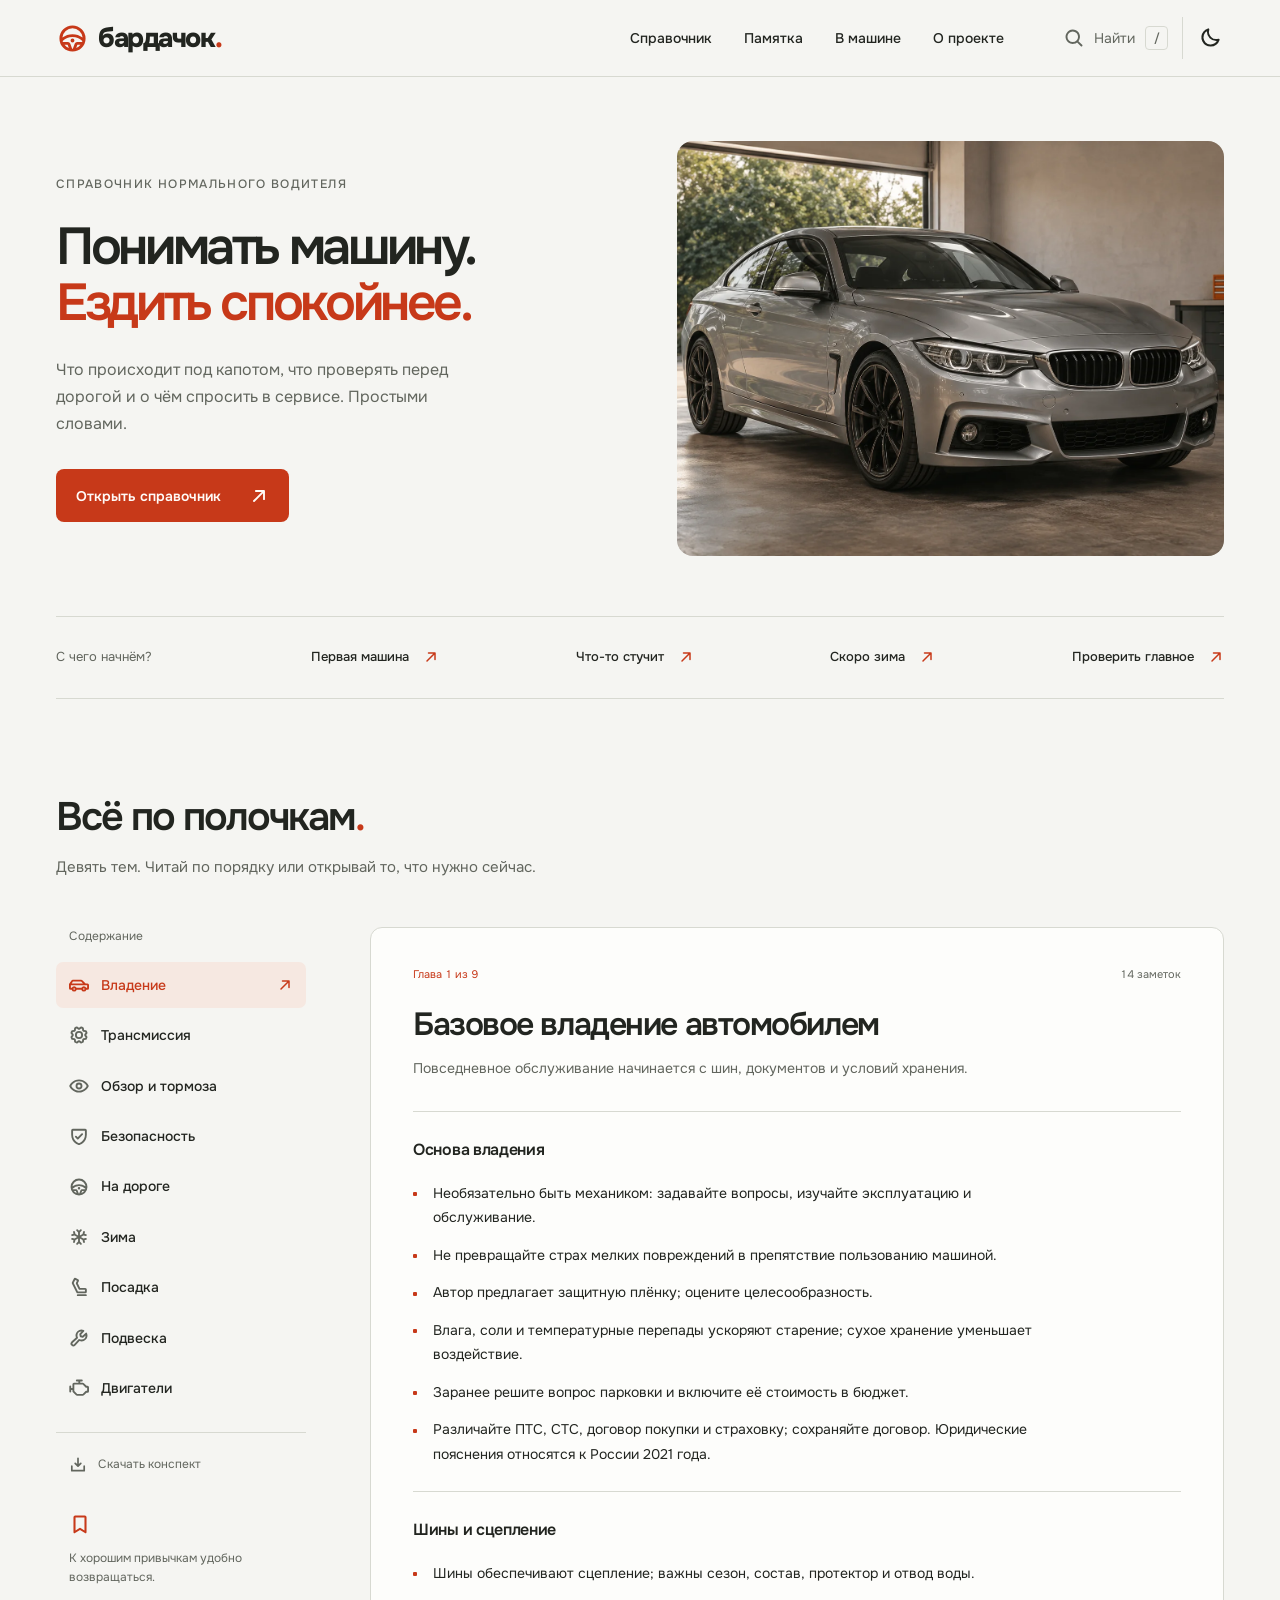
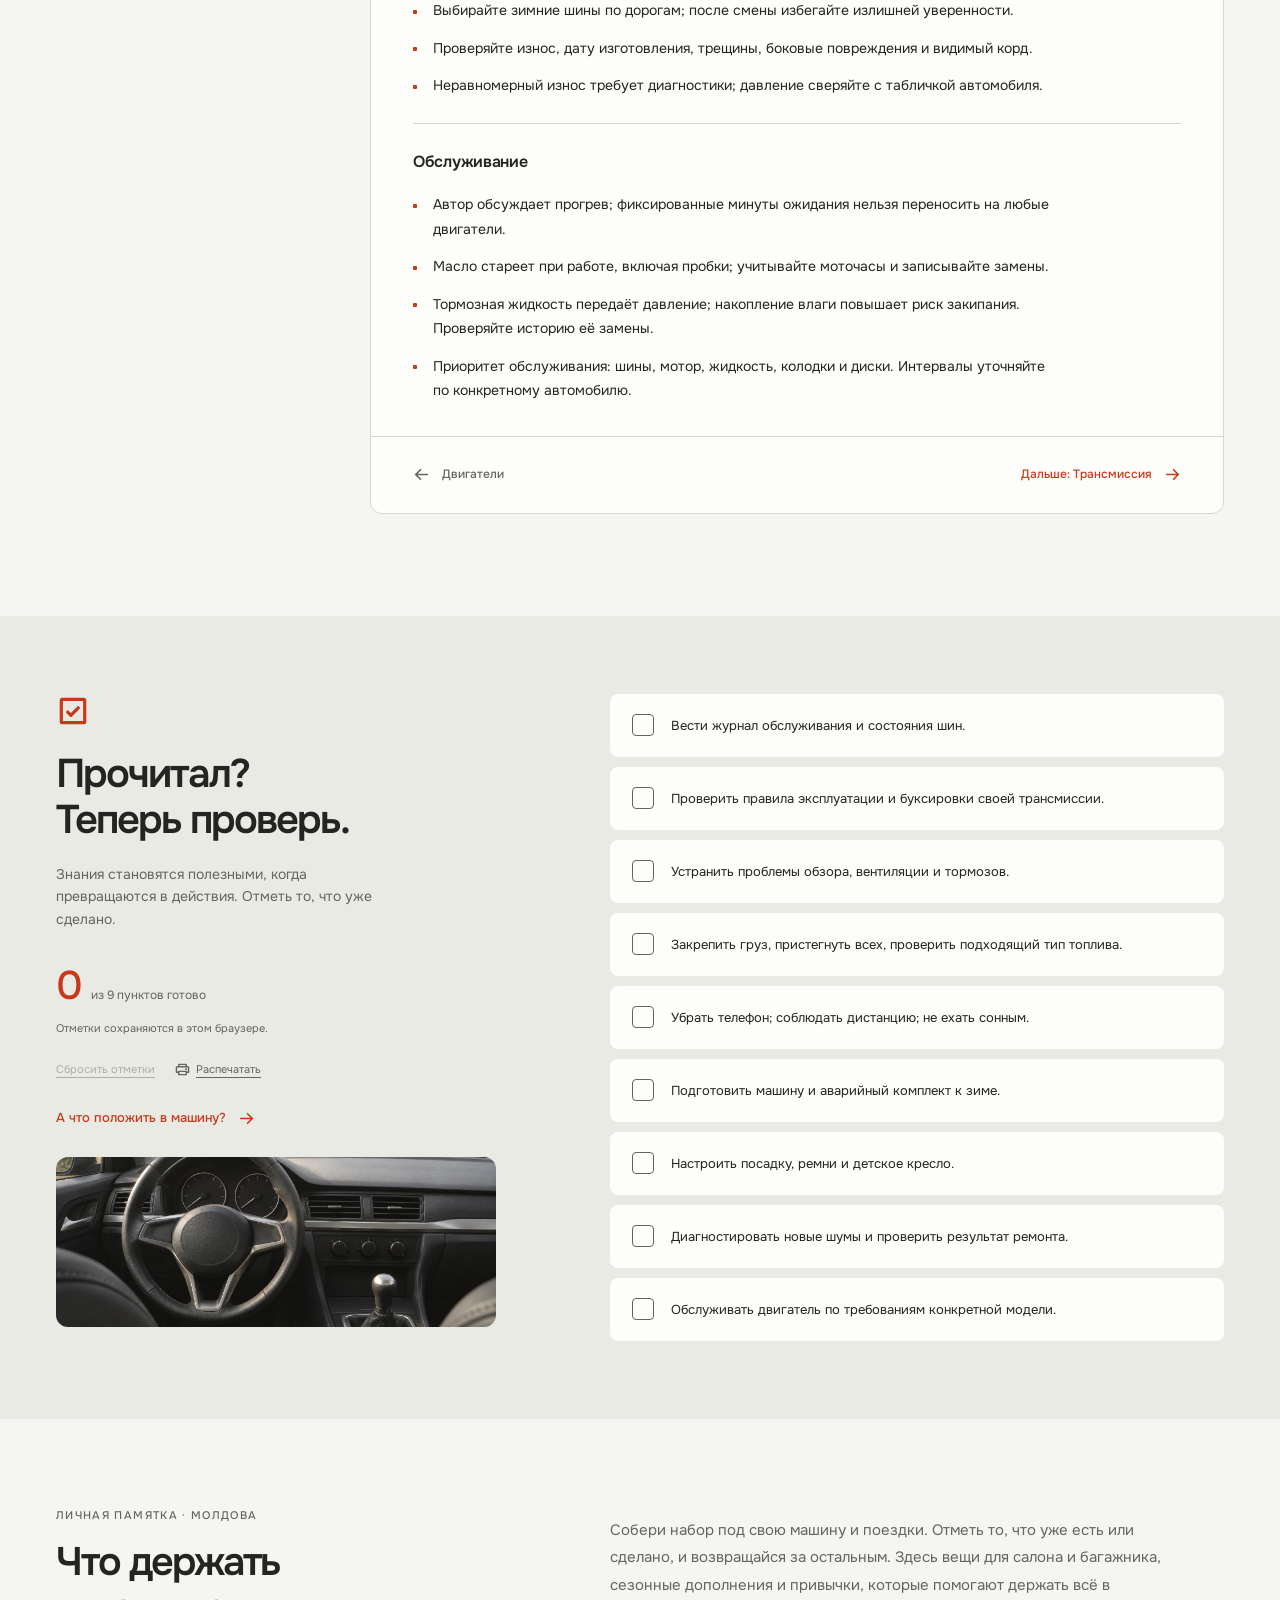
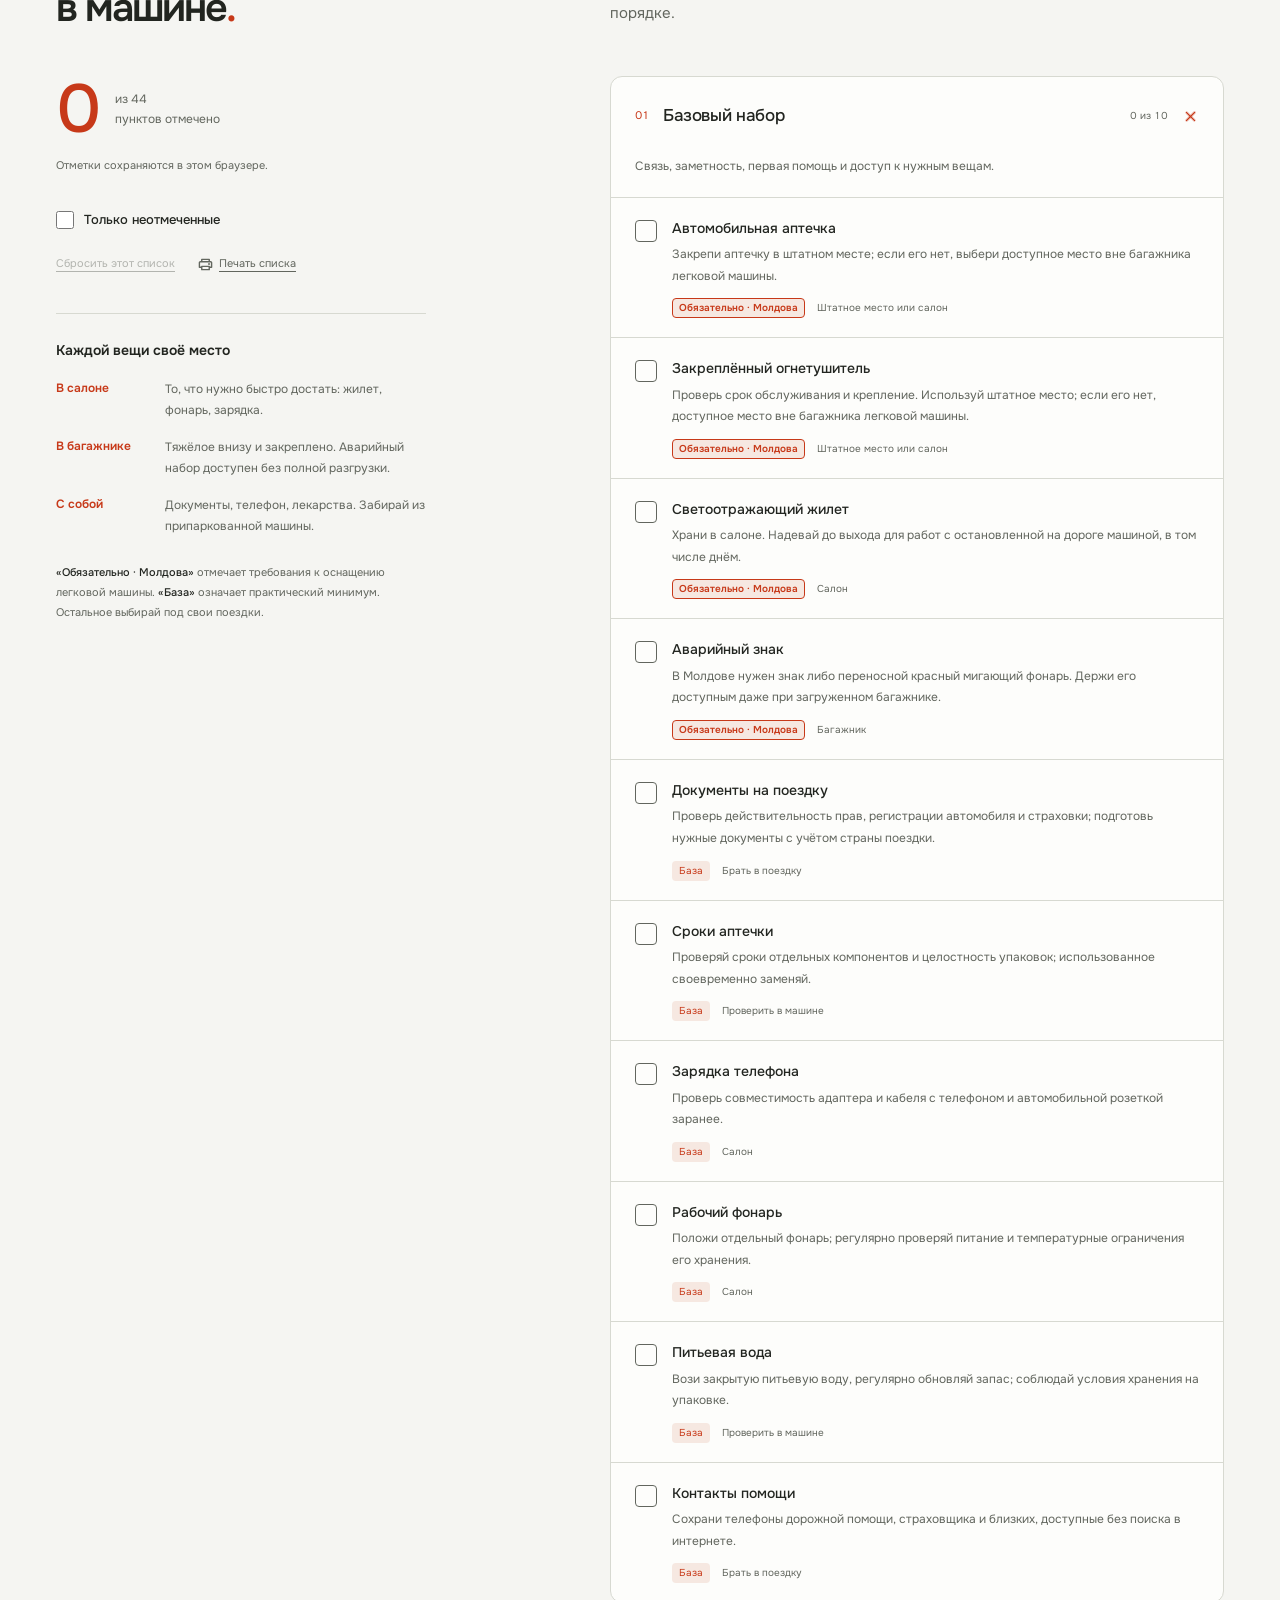
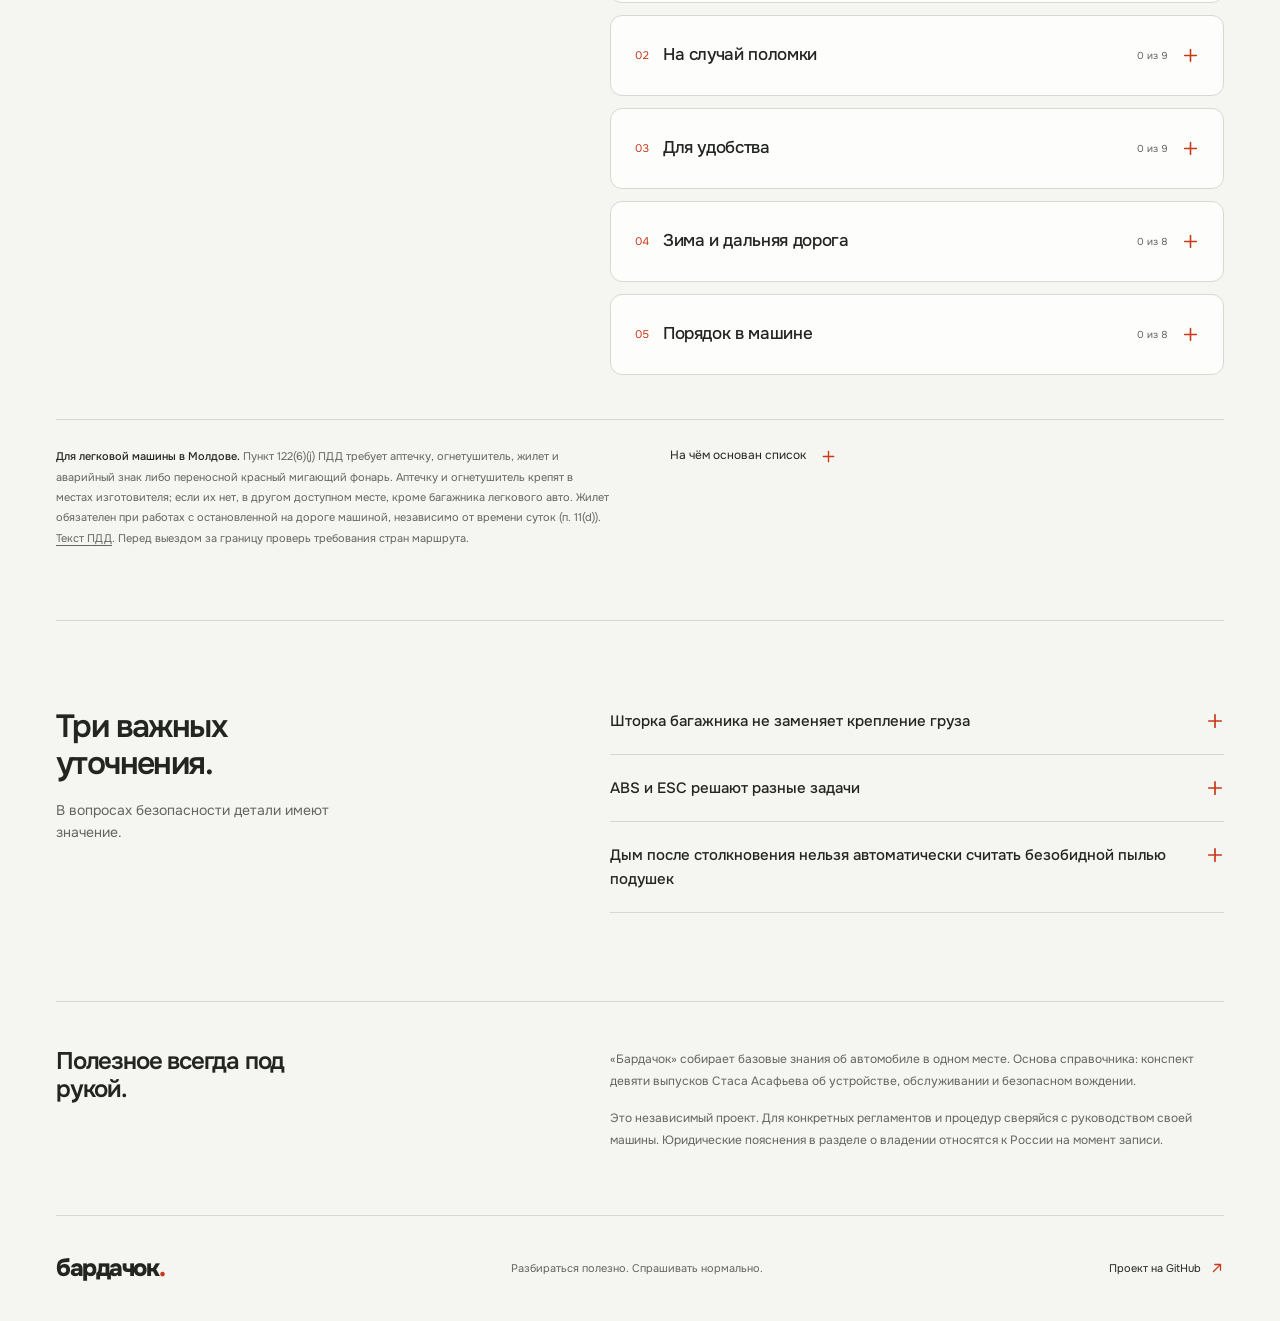
==== commit cd7f6490: "Add car equipment checklist with Moldova requirements" ====
--- a/index.html
+++ b/index.html
@@ -36,6 +36,7 @@
       <nav class="main-nav" aria-label="Главная навигация">
         <a href="#guide">Справочник</a>
         <a href="#checklist">Памятка</a>
+        <a href="#car-kit">В машине</a>
         <a href="#about">О проекте</a>
       </nav>
       <div class="header-actions">
@@ -326,11 +327,12 @@
       <div class="checklist-layout wrap">
         <div class="checklist-intro">
           <span class="checklist-symbol" aria-hidden="true"><span class="icon" style="--icon:url(assets/icons/check-square.svg)"></span></span>
-          <h2 id="checklist-title">Прочитал?<br>Теперь проверь.</h2>
+          <h2 id="checklist-title">Прочитал?<br> Теперь проверь.</h2>
           <p>Знания становятся полезными, когда превращаются в действия. Отметь то, что уже сделано.</p>
           <div class="checklist-status" role="status" aria-live="polite"><strong id="check-count">0</strong><span>из 9 пунктов готово</span></div>
           <p class="storage-note">Отметки сохраняются в этом браузере.</p>
           <div class="checklist-controls"><button class="text-button" id="reset-checklist" type="button">Сбросить отметки</button><button class="text-button print-button" type="button"><span class="icon" style="--icon:url(assets/icons/printer.svg)" aria-hidden="true"></span>Распечатать</button></div>
+          <a class="kit-jump" href="#car-kit">А что положить в машину?<span class="icon" style="--icon:url(assets/icons/arrow-right.svg)" aria-hidden="true"></span></a>
           <img class="cockpit-photo" src="assets/cockpit.webp" width="1536" height="1024" loading="lazy" alt="Кожаный руль и рычаг механической коробки передач">
         </div>
         <div class="checklist-items"><label class="check-item" for="check-check-ownership">
@@ -378,6 +380,224 @@
   <span class="check-box" aria-hidden="true"><span class="icon " aria-hidden="true" style="--icon:url(assets/icons/check.svg)"></span></span>
   <span class="check-text">Обслуживать двигатель по требованиям конкретной модели.</span>
 </label></div>
+      </div>
+    </section>
+
+    <section class="car-kit-section wrap" id="car-kit" aria-labelledby="car-kit-title">
+      <div class="kit-heading">
+        <div><p class="eyebrow">Личная памятка · Молдова</p><h2 id="car-kit-title">Что держать<br> в машине<span class="accent">.</span></h2></div>
+        <p>Собери набор под свою машину и поездки. Отметь то, что уже есть или сделано, и возвращайся за остальным. Здесь вещи для салона и багажника, сезонные дополнения и привычки, которые помогают держать всё в порядке.</p>
+      </div>
+      <div class="kit-layout">
+        <aside class="kit-overview" aria-label="Как пользоваться памяткой">
+          <div class="kit-progress" role="status" aria-live="polite"><strong id="kit-count">0</strong><span>из <span id="kit-total">44</span><br>пунктов отмечено</span></div>
+          <p class="kit-storage-note">Отметки сохраняются в этом браузере.</p>
+          <div class="kit-controls">
+            <label class="kit-filter" for="kit-hide-done"><input id="kit-hide-done" type="checkbox"><span>Только неотмеченные</span></label>
+            <div class="kit-actions"><button class="text-button" id="kit-reset" type="button">Сбросить этот список</button><button class="text-button" type="button" data-print-kit><span class="icon" style="--icon:url(assets/icons/printer.svg)" aria-hidden="true"></span>Печать списка</button></div>
+          </div>
+          <div class="kit-map">
+            <p class="kit-map-title">Каждой вещи своё место</p>
+            <dl><div><dt>В салоне</dt><dd>То, что нужно быстро достать: жилет, фонарь, зарядка.</dd></div><div><dt>В багажнике</dt><dd>Тяжёлое внизу и закреплено. Аварийный набор доступен без полной разгрузки.</dd></div><div><dt>С собой</dt><dd>Документы, телефон, лекарства. Забирай из припаркованной машины.</dd></div></dl>
+          </div>
+          <p class="kit-priority-note"><strong>«Обязательно · Молдова»</strong> отмечает требования к оснащению легковой машины. <strong>«База»</strong> означает практический минимум. Остальное выбирай под свои поездки.</p>
+        </aside>
+        <div class="kit-groups"><details class="kit-group" data-kit-group="essentials" open>
+      <summary><span class="kit-group-number">01</span><span class="kit-group-name">Базовый набор</span><span data-kit-group-count>0 из 10</span><span class="icon " aria-hidden="true" style="--icon:url(assets/icons/plus.svg)"></span></summary>
+      <div class="kit-group-body"><p class="kit-group-description">Связь, заметность, первая помощь и доступ к нужным вещам.</p><div class="kit-items"><label class="kit-item" id="kit-item-kit-first-aid" for="kit-check-kit-first-aid">
+          <input type="checkbox" id="kit-check-kit-first-aid" value="kit-first-aid" data-kit-check>
+          <span class="check-box" aria-hidden="true"><span class="icon " aria-hidden="true" style="--icon:url(assets/icons/check.svg)"></span></span>
+          <span class="kit-item-copy"><span class="kit-item-title">Автомобильная аптечка</span><span class="kit-item-detail">Закрепи аптечку в штатном месте; если его нет, выбери доступное место вне багажника легковой машины.</span><span class="kit-item-meta"><span class="kit-priority kit-priority-required">Обязательно · Молдова</span><span>Штатное место или салон</span></span></span>
+        </label><label class="kit-item" id="kit-item-kit-extinguisher" for="kit-check-kit-extinguisher">
+          <input type="checkbox" id="kit-check-kit-extinguisher" value="kit-extinguisher" data-kit-check>
+          <span class="check-box" aria-hidden="true"><span class="icon " aria-hidden="true" style="--icon:url(assets/icons/check.svg)"></span></span>
+          <span class="kit-item-copy"><span class="kit-item-title">Закреплённый огнетушитель</span><span class="kit-item-detail">Проверь срок обслуживания и крепление. Используй штатное место; если его нет, доступное место вне багажника легковой машины.</span><span class="kit-item-meta"><span class="kit-priority kit-priority-required">Обязательно · Молдова</span><span>Штатное место или салон</span></span></span>
+        </label><label class="kit-item" id="kit-item-kit-reflective-vest" for="kit-check-kit-reflective-vest">
+          <input type="checkbox" id="kit-check-kit-reflective-vest" value="kit-reflective-vest" data-kit-check>
+          <span class="check-box" aria-hidden="true"><span class="icon " aria-hidden="true" style="--icon:url(assets/icons/check.svg)"></span></span>
+          <span class="kit-item-copy"><span class="kit-item-title">Светоотражающий жилет</span><span class="kit-item-detail">Храни в салоне. Надевай до выхода для работ с остановленной на дороге машиной, в том числе днём.</span><span class="kit-item-meta"><span class="kit-priority kit-priority-required">Обязательно · Молдова</span><span>Салон</span></span></span>
+        </label><label class="kit-item" id="kit-item-kit-warning-triangle" for="kit-check-kit-warning-triangle">
+          <input type="checkbox" id="kit-check-kit-warning-triangle" value="kit-warning-triangle" data-kit-check>
+          <span class="check-box" aria-hidden="true"><span class="icon " aria-hidden="true" style="--icon:url(assets/icons/check.svg)"></span></span>
+          <span class="kit-item-copy"><span class="kit-item-title">Аварийный знак</span><span class="kit-item-detail">В Молдове нужен знак либо переносной красный мигающий фонарь. Держи его доступным даже при загруженном багажнике.</span><span class="kit-item-meta"><span class="kit-priority kit-priority-required">Обязательно · Молдова</span><span>Багажник</span></span></span>
+        </label><label class="kit-item" id="kit-item-kit-trip-documents" for="kit-check-kit-trip-documents">
+          <input type="checkbox" id="kit-check-kit-trip-documents" value="kit-trip-documents" data-kit-check>
+          <span class="check-box" aria-hidden="true"><span class="icon " aria-hidden="true" style="--icon:url(assets/icons/check.svg)"></span></span>
+          <span class="kit-item-copy"><span class="kit-item-title">Документы на поездку</span><span class="kit-item-detail">Проверь действительность прав, регистрации автомобиля и страховки; подготовь нужные документы с учётом страны поездки.</span><span class="kit-item-meta"><span class="kit-priority kit-priority-essential">База</span><span>Брать в поездку</span></span></span>
+        </label><label class="kit-item" id="kit-item-kit-first-aid-dates" for="kit-check-kit-first-aid-dates">
+          <input type="checkbox" id="kit-check-kit-first-aid-dates" value="kit-first-aid-dates" data-kit-check>
+          <span class="check-box" aria-hidden="true"><span class="icon " aria-hidden="true" style="--icon:url(assets/icons/check.svg)"></span></span>
+          <span class="kit-item-copy"><span class="kit-item-title">Сроки аптечки</span><span class="kit-item-detail">Проверяй сроки отдельных компонентов и целостность упаковок; использованное своевременно заменяй.</span><span class="kit-item-meta"><span class="kit-priority kit-priority-essential">База</span><span>Проверить в машине</span></span></span>
+        </label><label class="kit-item" id="kit-item-kit-phone-charger" for="kit-check-kit-phone-charger">
+          <input type="checkbox" id="kit-check-kit-phone-charger" value="kit-phone-charger" data-kit-check>
+          <span class="check-box" aria-hidden="true"><span class="icon " aria-hidden="true" style="--icon:url(assets/icons/check.svg)"></span></span>
+          <span class="kit-item-copy"><span class="kit-item-title">Зарядка телефона</span><span class="kit-item-detail">Проверь совместимость адаптера и кабеля с телефоном и автомобильной розеткой заранее.</span><span class="kit-item-meta"><span class="kit-priority kit-priority-essential">База</span><span>Салон</span></span></span>
+        </label><label class="kit-item" id="kit-item-kit-flashlight" for="kit-check-kit-flashlight">
+          <input type="checkbox" id="kit-check-kit-flashlight" value="kit-flashlight" data-kit-check>
+          <span class="check-box" aria-hidden="true"><span class="icon " aria-hidden="true" style="--icon:url(assets/icons/check.svg)"></span></span>
+          <span class="kit-item-copy"><span class="kit-item-title">Рабочий фонарь</span><span class="kit-item-detail">Положи отдельный фонарь; регулярно проверяй питание и температурные ограничения его хранения.</span><span class="kit-item-meta"><span class="kit-priority kit-priority-essential">База</span><span>Салон</span></span></span>
+        </label><label class="kit-item" id="kit-item-kit-drinking-water" for="kit-check-kit-drinking-water">
+          <input type="checkbox" id="kit-check-kit-drinking-water" value="kit-drinking-water" data-kit-check>
+          <span class="check-box" aria-hidden="true"><span class="icon " aria-hidden="true" style="--icon:url(assets/icons/check.svg)"></span></span>
+          <span class="kit-item-copy"><span class="kit-item-title">Питьевая вода</span><span class="kit-item-detail">Вози закрытую питьевую воду, регулярно обновляй запас; соблюдай условия хранения на упаковке.</span><span class="kit-item-meta"><span class="kit-priority kit-priority-essential">База</span><span>Проверить в машине</span></span></span>
+        </label><label class="kit-item" id="kit-item-kit-assistance-contacts" for="kit-check-kit-assistance-contacts">
+          <input type="checkbox" id="kit-check-kit-assistance-contacts" value="kit-assistance-contacts" data-kit-check>
+          <span class="check-box" aria-hidden="true"><span class="icon " aria-hidden="true" style="--icon:url(assets/icons/check.svg)"></span></span>
+          <span class="kit-item-copy"><span class="kit-item-title">Контакты помощи</span><span class="kit-item-detail">Сохрани телефоны дорожной помощи, страховщика и близких, доступные без поиска в интернете.</span><span class="kit-item-meta"><span class="kit-priority kit-priority-essential">База</span><span>Брать в поездку</span></span></span>
+        </label></div><p class="kit-group-empty" hidden>В этом разделе всё отмечено.</p></div>
+    </details><details class="kit-group" data-kit-group="roadside" >
+      <summary><span class="kit-group-number">02</span><span class="kit-group-name">На случай поломки</span><span data-kit-group-count>0 из 9</span><span class="icon " aria-hidden="true" style="--icon:url(assets/icons/plus.svg)"></span></summary>
+      <div class="kit-group-body"><p class="kit-group-description">Комплект зависит от машины; ремонт требует безопасного места и навыков.</p><div class="kit-items"><label class="kit-item" id="kit-item-kit-spare-wheel" for="kit-check-kit-spare-wheel">
+          <input type="checkbox" id="kit-check-kit-spare-wheel" value="kit-spare-wheel" data-kit-check>
+          <span class="check-box" aria-hidden="true"><span class="icon " aria-hidden="true" style="--icon:url(assets/icons/check.svg)"></span></span>
+          <span class="kit-item-copy"><span class="kit-item-title">Запасное колесо</span><span class="kit-item-detail">Если предусмотрена запаска, проверь её состояние и давление по руководству автомобиля.</span><span class="kit-item-meta"><span class="kit-priority kit-priority-recommended">Желательно</span><span>Багажник</span></span></span>
+        </label><label class="kit-item" id="kit-item-kit-tyre-sealant" for="kit-check-kit-tyre-sealant">
+          <input type="checkbox" id="kit-check-kit-tyre-sealant" value="kit-tyre-sealant" data-kit-check>
+          <span class="check-box" aria-hidden="true"><span class="icon " aria-hidden="true" style="--icon:url(assets/icons/check.svg)"></span></span>
+          <span class="kit-item-copy"><span class="kit-item-title">Комплект ремонта шин</span><span class="kit-item-detail">Если используется ремкомплект, проверь срок герметика; заранее прочитай ограничения и инструкцию.</span><span class="kit-item-meta"><span class="kit-priority kit-priority-recommended">Желательно</span><span>Багажник</span></span></span>
+        </label><label class="kit-item" id="kit-item-kit-jack-wheel-wrench" for="kit-check-kit-jack-wheel-wrench">
+          <input type="checkbox" id="kit-check-kit-jack-wheel-wrench" value="kit-jack-wheel-wrench" data-kit-check>
+          <span class="check-box" aria-hidden="true"><span class="icon " aria-hidden="true" style="--icon:url(assets/icons/check.svg)"></span></span>
+          <span class="kit-item-copy"><span class="kit-item-title">Домкрат и баллонник</span><span class="kit-item-detail">При наличии запаски проверь комплектность подходящих инструментов; порядок применения смотри в руководстве.</span><span class="kit-item-meta"><span class="kit-priority kit-priority-recommended">Желательно</span><span>Багажник</span></span></span>
+        </label><label class="kit-item" id="kit-item-kit-locking-wheel-key" for="kit-check-kit-locking-wheel-key">
+          <input type="checkbox" id="kit-check-kit-locking-wheel-key" value="kit-locking-wheel-key" data-kit-check>
+          <span class="check-box" aria-hidden="true"><span class="icon " aria-hidden="true" style="--icon:url(assets/icons/check.svg)"></span></span>
+          <span class="kit-item-copy"><span class="kit-item-title">Ключ от секреток</span><span class="kit-item-detail">Если стоят секретные болты, храни подходящий ключ вместе с колёсными инструментами.</span><span class="kit-item-meta"><span class="kit-priority kit-priority-recommended">Желательно</span><span>Багажник</span></span></span>
+        </label><label class="kit-item" id="kit-item-kit-tyre-compressor" for="kit-check-kit-tyre-compressor">
+          <input type="checkbox" id="kit-check-kit-tyre-compressor" value="kit-tyre-compressor" data-kit-check>
+          <span class="check-box" aria-hidden="true"><span class="icon " aria-hidden="true" style="--icon:url(assets/icons/check.svg)"></span></span>
+          <span class="kit-item-copy"><span class="kit-item-title">Компрессор с манометром</span><span class="kit-item-detail">Проверь совместимость питания; нужное давление бери из таблички автомобиля или руководства.</span><span class="kit-item-meta"><span class="kit-priority kit-priority-recommended">Желательно</span><span>Багажник</span></span></span>
+        </label><label class="kit-item" id="kit-item-kit-work-gloves" for="kit-check-kit-work-gloves">
+          <input type="checkbox" id="kit-check-kit-work-gloves" value="kit-work-gloves" data-kit-check>
+          <span class="check-box" aria-hidden="true"><span class="icon " aria-hidden="true" style="--icon:url(assets/icons/check.svg)"></span></span>
+          <span class="kit-item-copy"><span class="kit-item-title">Рабочие перчатки</span><span class="kit-item-detail">Подбери перчатки своего размера для грязных вещей и обращения с багажом.</span><span class="kit-item-meta"><span class="kit-priority kit-priority-recommended">Желательно</span><span>Багажник</span></span></span>
+        </label><label class="kit-item" id="kit-item-kit-rain-poncho" for="kit-check-kit-rain-poncho">
+          <input type="checkbox" id="kit-check-kit-rain-poncho" value="kit-rain-poncho" data-kit-check>
+          <span class="check-box" aria-hidden="true"><span class="icon " aria-hidden="true" style="--icon:url(assets/icons/check.svg)"></span></span>
+          <span class="kit-item-copy"><span class="kit-item-title">Дождевик с капюшоном</span><span class="kit-item-detail">Положи компактный дождевик по размеру: пригодится при вынужденной остановке в дождь.</span><span class="kit-item-meta"><span class="kit-priority kit-priority-recommended">Желательно</span><span>Салон</span></span></span>
+        </label><label class="kit-item" id="kit-item-kit-basic-tools" for="kit-check-kit-basic-tools">
+          <input type="checkbox" id="kit-check-kit-basic-tools" value="kit-basic-tools" data-kit-check>
+          <span class="check-box" aria-hidden="true"><span class="icon " aria-hidden="true" style="--icon:url(assets/icons/check.svg)"></span></span>
+          <span class="kit-item-copy"><span class="kit-item-title">Небольшой набор инструментов</span><span class="kit-item-detail">Собери знакомые инструменты для простых задач; сложный ремонт оставь специалистам помощи.</span><span class="kit-item-meta"><span class="kit-priority kit-priority-optional">По желанию</span><span>Багажник</span></span></span>
+        </label><label class="kit-item" id="kit-item-kit-jump-starter" for="kit-check-kit-jump-starter">
+          <input type="checkbox" id="kit-check-kit-jump-starter" value="kit-jump-starter" data-kit-check>
+          <span class="check-box" aria-hidden="true"><span class="icon " aria-hidden="true" style="--icon:url(assets/icons/check.svg)"></span></span>
+          <span class="kit-item-copy"><span class="kit-item-title">Провода или пусковое устройство</span><span class="kit-item-detail">Подбери совместимое с машиной оборудование. Подключение и хранение только по инструкциям автомобиля и самого устройства.</span><span class="kit-item-meta"><span class="kit-priority kit-priority-optional">По желанию</span><span>Брать в поездку</span></span></span>
+        </label></div><p class="kit-group-empty" hidden>В этом разделе всё отмечено.</p></div>
+    </details><details class="kit-group" data-kit-group="comfort" >
+      <summary><span class="kit-group-number">03</span><span class="kit-group-name">Для удобства</span><span data-kit-group-count>0 из 9</span><span class="icon " aria-hidden="true" style="--icon:url(assets/icons/plus.svg)"></span></summary>
+      <div class="kit-group-body"><p class="kit-group-description">Небольшие вещи для чистоты, покупок и потребностей пассажиров.</p><div class="kit-items"><label class="kit-item" id="kit-item-kit-phone-holder" for="kit-check-kit-phone-holder">
+          <input type="checkbox" id="kit-check-kit-phone-holder" value="kit-phone-holder" data-kit-check>
+          <span class="check-box" aria-hidden="true"><span class="icon " aria-hidden="true" style="--icon:url(assets/icons/check.svg)"></span></span>
+          <span class="kit-item-copy"><span class="kit-item-title">Надёжный держатель телефона</span><span class="kit-item-detail">Закрепи телефон вне зон подушек и обзора. Настрой маршрут до начала движения.</span><span class="kit-item-meta"><span class="kit-priority kit-priority-optional">По желанию</span><span>Салон</span></span></span>
+        </label><label class="kit-item" id="kit-item-kit-hygiene-wipes" for="kit-check-kit-hygiene-wipes">
+          <input type="checkbox" id="kit-check-kit-hygiene-wipes" value="kit-hygiene-wipes" data-kit-check>
+          <span class="check-box" aria-hidden="true"><span class="icon " aria-hidden="true" style="--icon:url(assets/icons/check.svg)"></span></span>
+          <span class="kit-item-copy"><span class="kit-item-title">Салфетки для рук</span><span class="kit-item-detail">Возьми небольшую закрывающуюся упаковку; заменяй высохшие салфетки и соблюдай условия хранения.</span><span class="kit-item-meta"><span class="kit-priority kit-priority-optional">По желанию</span><span>Салон</span></span></span>
+        </label><label class="kit-item" id="kit-item-kit-waste-bags" for="kit-check-kit-waste-bags">
+          <input type="checkbox" id="kit-check-kit-waste-bags" value="kit-waste-bags" data-kit-check>
+          <span class="check-box" aria-hidden="true"><span class="icon " aria-hidden="true" style="--icon:url(assets/icons/check.svg)"></span></span>
+          <span class="kit-item-copy"><span class="kit-item-title">Пакеты для мусора</span><span class="kit-item-detail">Держи несколько пакетов для отходов и мокрых вещей; мусор регулярно выбрасывай.</span><span class="kit-item-meta"><span class="kit-priority kit-priority-optional">По желанию</span><span>Салон</span></span></span>
+        </label><label class="kit-item" id="kit-item-kit-microfibre-cloth" for="kit-check-kit-microfibre-cloth">
+          <input type="checkbox" id="kit-check-kit-microfibre-cloth" value="kit-microfibre-cloth" data-kit-check>
+          <span class="check-box" aria-hidden="true"><span class="icon " aria-hidden="true" style="--icon:url(assets/icons/check.svg)"></span></span>
+          <span class="kit-item-copy"><span class="kit-item-title">Чистая микрофибра</span><span class="kit-item-detail">Выдели отдельную мягкую салфетку для стекла; храни её чистой в чехле.</span><span class="kit-item-meta"><span class="kit-priority kit-priority-optional">По желанию</span><span>Салон</span></span></span>
+        </label><label class="kit-item" id="kit-item-kit-shopping-bags" for="kit-check-kit-shopping-bags">
+          <input type="checkbox" id="kit-check-kit-shopping-bags" value="kit-shopping-bags" data-kit-check>
+          <span class="check-box" aria-hidden="true"><span class="icon " aria-hidden="true" style="--icon:url(assets/icons/check.svg)"></span></span>
+          <span class="kit-item-copy"><span class="kit-item-title">Сумки для покупок</span><span class="kit-item-detail">Сложи многоразовые сумки в одно место, чтобы они не разлетались по багажнику.</span><span class="kit-item-meta"><span class="kit-priority kit-priority-optional">По желанию</span><span>Багажник</span></span></span>
+        </label><label class="kit-item" id="kit-item-kit-sunglasses-case" for="kit-check-kit-sunglasses-case">
+          <input type="checkbox" id="kit-check-kit-sunglasses-case" value="kit-sunglasses-case" data-kit-check>
+          <span class="check-box" aria-hidden="true"><span class="icon " aria-hidden="true" style="--icon:url(assets/icons/check.svg)"></span></span>
+          <span class="kit-item-copy"><span class="kit-item-title">Очки в футляре</span><span class="kit-item-detail">Бери подходящие очки с собой; не оставляй их на раскалённой приборной панели.</span><span class="kit-item-meta"><span class="kit-priority kit-priority-optional">По желанию</span><span>Брать в поездку</span></span></span>
+        </label><label class="kit-item" id="kit-item-kit-personal-medicine" for="kit-check-kit-personal-medicine">
+          <input type="checkbox" id="kit-check-kit-personal-medicine" value="kit-personal-medicine" data-kit-check>
+          <span class="check-box" aria-hidden="true"><span class="icon " aria-hidden="true" style="--icon:url(assets/icons/check.svg)"></span></span>
+          <span class="kit-item-copy"><span class="kit-item-title">Личные лекарства</span><span class="kit-item-detail">Бери нужные лекарства в поездку; соблюдай условия хранения и забирай после прибытия.</span><span class="kit-item-meta"><span class="kit-priority kit-priority-recommended">Желательно</span><span>Брать в поездку</span></span></span>
+        </label><label class="kit-item" id="kit-item-kit-portable-battery" for="kit-check-kit-portable-battery">
+          <input type="checkbox" id="kit-check-kit-portable-battery" value="kit-portable-battery" data-kit-check>
+          <span class="check-box" aria-hidden="true"><span class="icon " aria-hidden="true" style="--icon:url(assets/icons/check.svg)"></span></span>
+          <span class="kit-item-copy"><span class="kit-item-title">Заряженный пауэрбанк</span><span class="kit-item-detail">Бери исправный аккумулятор для поездки; не оставляй его постоянно в жаркой машине.</span><span class="kit-item-meta"><span class="kit-priority kit-priority-optional">По желанию</span><span>Брать в поездку</span></span></span>
+        </label><label class="kit-item" id="kit-item-kit-road-snacks" for="kit-check-kit-road-snacks">
+          <input type="checkbox" id="kit-check-kit-road-snacks" value="kit-road-snacks" data-kit-check>
+          <span class="check-box" aria-hidden="true"><span class="icon " aria-hidden="true" style="--icon:url(assets/icons/check.svg)"></span></span>
+          <span class="kit-item-copy"><span class="kit-item-title">Запас перекуса</span><span class="kit-item-detail">Подбери продукты длительного хранения с учётом аллергий; проверяй сроки и температурные ограничения.</span><span class="kit-item-meta"><span class="kit-priority kit-priority-recommended">Желательно</span><span>Брать в поездку</span></span></span>
+        </label></div><p class="kit-group-empty" hidden>В этом разделе всё отмечено.</p></div>
+    </details><details class="kit-group" data-kit-group="seasonal" >
+      <summary><span class="kit-group-number">04</span><span class="kit-group-name">Зима и дальняя дорога</span><span data-kit-group-count>0 из 8</span><span class="icon " aria-hidden="true" style="--icon:url(assets/icons/plus.svg)"></span></summary>
+      <div class="kit-group-body"><p class="kit-group-description">Дополни набор по погоде, длительности маршрута и количеству людей.</p><div class="kit-items"><label class="kit-item" id="kit-item-kit-snow-brush" for="kit-check-kit-snow-brush">
+          <input type="checkbox" id="kit-check-kit-snow-brush" value="kit-snow-brush" data-kit-check>
+          <span class="check-box" aria-hidden="true"><span class="icon " aria-hidden="true" style="--icon:url(assets/icons/check.svg)"></span></span>
+          <span class="kit-item-copy"><span class="kit-item-title">Щётка и скребок</span><span class="kit-item-detail">До морозов положи инструменты для очистки снега и льда со стёкол.</span><span class="kit-item-meta"><span class="kit-priority kit-priority-seasonal">По сезону</span><span>Багажник</span></span></span>
+        </label><label class="kit-item" id="kit-item-kit-snow-shovel" for="kit-check-kit-snow-shovel">
+          <input type="checkbox" id="kit-check-kit-snow-shovel" value="kit-snow-shovel" data-kit-check>
+          <span class="check-box" aria-hidden="true"><span class="icon " aria-hidden="true" style="--icon:url(assets/icons/check.svg)"></span></span>
+          <span class="kit-item-copy"><span class="kit-item-title">Компактная снеговая лопата</span><span class="kit-item-detail">Для снежного маршрута возьми подходящую лопату и закрепи её в багажнике.</span><span class="kit-item-meta"><span class="kit-priority kit-priority-seasonal">По сезону</span><span>Багажник</span></span></span>
+        </label><label class="kit-item" id="kit-item-kit-traction-grit" for="kit-check-kit-traction-grit">
+          <input type="checkbox" id="kit-check-kit-traction-grit" value="kit-traction-grit" data-kit-check>
+          <span class="check-box" aria-hidden="true"><span class="icon " aria-hidden="true" style="--icon:url(assets/icons/check.svg)"></span></span>
+          <span class="kit-item-copy"><span class="kit-item-title">Песок для сцепления</span><span class="kit-item-detail">На снежную дорогу можно взять песок в закрытой таре для скользких участков.</span><span class="kit-item-meta"><span class="kit-priority kit-priority-seasonal">По сезону</span><span>Багажник</span></span></span>
+        </label><label class="kit-item" id="kit-item-kit-winter-washer" for="kit-check-kit-winter-washer">
+          <input type="checkbox" id="kit-check-kit-winter-washer" value="kit-winter-washer" data-kit-check>
+          <span class="check-box" aria-hidden="true"><span class="icon " aria-hidden="true" style="--icon:url(assets/icons/check.svg)"></span></span>
+          <span class="kit-item-copy"><span class="kit-item-title">Зимняя омывающая жидкость</span><span class="kit-item-detail">Подбери жидкость под ожидаемую температуру; запас перевози закрытым, отдельно от питьевой воды.</span><span class="kit-item-meta"><span class="kit-priority kit-priority-seasonal">По сезону</span><span>Багажник</span></span></span>
+        </label><label class="kit-item" id="kit-item-kit-warm-clothes" for="kit-check-kit-warm-clothes">
+          <input type="checkbox" id="kit-check-kit-warm-clothes" value="kit-warm-clothes" data-kit-check>
+          <span class="check-box" aria-hidden="true"><span class="icon " aria-hidden="true" style="--icon:url(assets/icons/check.svg)"></span></span>
+          <span class="kit-item-copy"><span class="kit-item-title">Сухая тёплая одежда</span><span class="kit-item-detail">Возьми дополнительные слои, шапки и перчатки для каждого пассажира по погоде.</span><span class="kit-item-meta"><span class="kit-priority kit-priority-seasonal">По сезону</span><span>Брать в поездку</span></span></span>
+        </label><label class="kit-item" id="kit-item-kit-warm-blankets" for="kit-check-kit-warm-blankets">
+          <input type="checkbox" id="kit-check-kit-warm-blankets" value="kit-warm-blankets" data-kit-check>
+          <span class="check-box" aria-hidden="true"><span class="icon " aria-hidden="true" style="--icon:url(assets/icons/check.svg)"></span></span>
+          <span class="kit-item-copy"><span class="kit-item-title">Тёплые одеяла</span><span class="kit-item-detail">Подготовь сухие одеяла для пассажиров на случай длительного ожидания помощи зимой.</span><span class="kit-item-meta"><span class="kit-priority kit-priority-seasonal">По сезону</span><span>Багажник</span></span></span>
+        </label><label class="kit-item" id="kit-item-kit-emergency-blanket" for="kit-check-kit-emergency-blanket">
+          <input type="checkbox" id="kit-check-kit-emergency-blanket" value="kit-emergency-blanket" data-kit-check>
+          <span class="check-box" aria-hidden="true"><span class="icon " aria-hidden="true" style="--icon:url(assets/icons/check.svg)"></span></span>
+          <span class="kit-item-copy"><span class="kit-item-title">Термопокрывало в упаковке</span><span class="kit-item-detail">Добавь компактное спасательное покрывало как запасной вариант; открытый огонь в салоне исключи.</span><span class="kit-item-meta"><span class="kit-priority kit-priority-seasonal">По сезону</span><span>Салон</span></span></span>
+        </label><label class="kit-item" id="kit-item-kit-offline-route" for="kit-check-kit-offline-route">
+          <input type="checkbox" id="kit-check-kit-offline-route" value="kit-offline-route" data-kit-check>
+          <span class="check-box" aria-hidden="true"><span class="icon " aria-hidden="true" style="--icon:url(assets/icons/check.svg)"></span></span>
+          <span class="kit-item-copy"><span class="kit-item-title">Карты без интернета</span><span class="kit-item-detail">Подготовь доступный без связи маршрут и сообщи близкому человеку ожидаемое время прибытия.</span><span class="kit-item-meta"><span class="kit-priority kit-priority-seasonal">По сезону</span><span>Брать в поездку</span></span></span>
+        </label></div><p class="kit-group-empty" hidden>В этом разделе всё отмечено.</p></div>
+    </details><details class="kit-group" data-kit-group="storage" >
+      <summary><span class="kit-group-number">05</span><span class="kit-group-name">Порядок в машине</span><span data-kit-group-count>0 из 8</span><span class="icon " aria-hidden="true" style="--icon:url(assets/icons/plus.svg)"></span></summary>
+      <div class="kit-group-body"><p class="kit-group-description">Быстрый доступ, закреплённый груз и свободные зоны безопасности.</p><div class="kit-items"><label class="kit-item" id="kit-item-kit-heavy-cargo-low" for="kit-check-kit-heavy-cargo-low">
+          <input type="checkbox" id="kit-check-kit-heavy-cargo-low" value="kit-heavy-cargo-low" data-kit-check>
+          <span class="check-box" aria-hidden="true"><span class="icon " aria-hidden="true" style="--icon:url(assets/icons/check.svg)"></span></span>
+          <span class="kit-item-copy"><span class="kit-item-title">Тяжёлое внизу</span><span class="kit-item-detail">Расположи тяжёлые вещи низко у спинки заднего сиденья и надёжно закрепи.</span><span class="kit-item-meta"><span class="kit-priority kit-priority-essential">База</span><span>Багажник</span></span></span>
+        </label><label class="kit-item" id="kit-item-kit-cargo-straps" for="kit-check-kit-cargo-straps">
+          <input type="checkbox" id="kit-check-kit-cargo-straps" value="kit-cargo-straps" data-kit-check>
+          <span class="check-box" aria-hidden="true"><span class="icon " aria-hidden="true" style="--icon:url(assets/icons/check.svg)"></span></span>
+          <span class="kit-item-copy"><span class="kit-item-title">Ремни крепления груза</span><span class="kit-item-detail">Используй предусмотренные точки крепления; проверяй натяжение ремней после изменения укладки багажа.</span><span class="kit-item-meta"><span class="kit-priority kit-priority-recommended">Желательно</span><span>Багажник</span></span></span>
+        </label><label class="kit-item" id="kit-item-kit-fixed-organizer" for="kit-check-kit-fixed-organizer">
+          <input type="checkbox" id="kit-check-kit-fixed-organizer" value="kit-fixed-organizer" data-kit-check>
+          <span class="check-box" aria-hidden="true"><span class="icon " aria-hidden="true" style="--icon:url(assets/icons/check.svg)"></span></span>
+          <span class="kit-item-copy"><span class="kit-item-title">Закреплённый органайзер</span><span class="kit-item-detail">Коробка объединяет мелочи, но не заменяет крепления; инструменты храни вне пространства под сиденьями.</span><span class="kit-item-meta"><span class="kit-priority kit-priority-recommended">Желательно</span><span>Багажник</span></span></span>
+        </label><label class="kit-item" id="kit-item-kit-clear-pedals" for="kit-check-kit-clear-pedals">
+          <input type="checkbox" id="kit-check-kit-clear-pedals" value="kit-clear-pedals" data-kit-check>
+          <span class="check-box" aria-hidden="true"><span class="icon " aria-hidden="true" style="--icon:url(assets/icons/check.svg)"></span></span>
+          <span class="kit-item-copy"><span class="kit-item-title">Свободное место у педалей</span><span class="kit-item-detail">Убери бутылки и другие предметы из водительского пространства; проверь фиксацию коврика.</span><span class="kit-item-meta"><span class="kit-priority kit-priority-essential">База</span><span>Салон</span></span></span>
+        </label><label class="kit-item" id="kit-item-kit-clear-airbags" for="kit-check-kit-clear-airbags">
+          <input type="checkbox" id="kit-check-kit-clear-airbags" value="kit-clear-airbags" data-kit-check>
+          <span class="check-box" aria-hidden="true"><span class="icon " aria-hidden="true" style="--icon:url(assets/icons/check.svg)"></span></span>
+          <span class="kit-item-copy"><span class="kit-item-title">Свободные зоны подушек</span><span class="kit-item-detail">Не размещай вещи в местах раскрытия подушек; расположение уточни по руководству.</span><span class="kit-item-meta"><span class="kit-priority kit-priority-essential">База</span><span>Салон</span></span></span>
+        </label><label class="kit-item" id="kit-item-kit-emergency-access" for="kit-check-kit-emergency-access">
+          <input type="checkbox" id="kit-check-kit-emergency-access" value="kit-emergency-access" data-kit-check>
+          <span class="check-box" aria-hidden="true"><span class="icon " aria-hidden="true" style="--icon:url(assets/icons/check.svg)"></span></span>
+          <span class="kit-item-copy"><span class="kit-item-title">Доступ к аварийному набору</span><span class="kit-item-detail">Укладывай багаж так, чтобы аптечка, огнетушитель и аварийный знак оставались доступными.</span><span class="kit-item-meta"><span class="kit-priority kit-priority-essential">База</span><span>Проверить в машине</span></span></span>
+        </label><label class="kit-item" id="kit-item-kit-no-aerosol-storage" for="kit-check-kit-no-aerosol-storage">
+          <input type="checkbox" id="kit-check-kit-no-aerosol-storage" value="kit-no-aerosol-storage" data-kit-check>
+          <span class="check-box" aria-hidden="true"><span class="icon " aria-hidden="true" style="--icon:url(assets/icons/check.svg)"></span></span>
+          <span class="kit-item-copy"><span class="kit-item-title">Аэрозоли вне машины</span><span class="kit-item-detail">Не храни аэрозольные баллоны постоянно в автомобиле; проверяй ограничения температуры на этикетке.</span><span class="kit-item-meta"><span class="kit-priority kit-priority-essential">База</span><span>Брать в поездку</span></span></span>
+        </label><label class="kit-item" id="kit-item-kit-load-final-check" for="kit-check-kit-load-final-check">
+          <input type="checkbox" id="kit-check-kit-load-final-check" value="kit-load-final-check" data-kit-check>
+          <span class="check-box" aria-hidden="true"><span class="icon " aria-hidden="true" style="--icon:url(assets/icons/check.svg)"></span></span>
+          <span class="kit-item-copy"><span class="kit-item-title">Проверка уложенного багажа</span><span class="kit-item-detail">Сохрани обзор, убери незакреплённые вещи; учитывай допустимую загрузку автомобиля вместе с пассажирами.</span><span class="kit-item-meta"><span class="kit-priority kit-priority-essential">База</span><span>Проверить в машине</span></span></span>
+        </label></div><p class="kit-group-empty" hidden>В этом разделе всё отмечено.</p></div>
+    </details></div>
+      </div>
+      <div class="kit-footnotes">
+        <p><strong>Для легковой машины в Молдове.</strong> Пункт 122(6)(j) ПДД требует аптечку, огнетушитель, жилет и аварийный знак либо переносной красный мигающий фонарь. Аптечку и огнетушитель крепят в местах изготовителя; если их нет, в другом доступном месте, кроме багажника легкового авто. Жилет обязателен при работах с остановленной на дороге машиной, независимо от времени суток (п. 11(d)). <a href="https://www.legis.md/cautare/getResults?doc_id=153581&amp;lang=ro" target="_blank" rel="noopener noreferrer">Текст ПДД</a>. Перед выездом за границу проверь требования стран маршрута.</p>
+        <details class="kit-sources"><summary>На чём основан список<span class="icon" style="--icon:url(assets/icons/plus.svg)" aria-hidden="true"></span></summary><p>Самостоятельная практическая памятка по материалам дорожной безопасности и руководствам производителей. Конкретное оборудование и способы его применения сверяй с руководством своей машины.</p><ul><li><a href="https://www.legis.md/cautare/getResults?doc_id=153581&amp;lang=ro" target="_blank" rel="noopener noreferrer">ПДД Молдовы, редакция от 20.09.2026: оснащение (122(6)(j)), жилет (11(d))</a></li><li><a href="https://www.nsc.org/community-safety/safety-topics/emergency-preparedness/emergency-supplies-for-car" target="_blank" rel="noopener noreferrer">National Safety Council: аварийный набор автомобиля</a></li><li><a href="https://www.nhtsa.gov/winter-driving-tips" target="_blank" rel="noopener noreferrer">NHTSA: подготовка к зимней поездке</a></li><li><a href="https://dem.utah.gov/resource/vehicle-emergency-kit/" target="_blank" rel="noopener noreferrer">Utah Emergency Management: автомобильный аварийный комплект</a></li><li><a href="https://www.volvocars.com/static/support-content/pdfs/uk_en-GB_v60_2026_UM_48c1c94c0281ddaa3741b439fd2a1b1e.pdf" target="_blank" rel="noopener noreferrer">Volvo V60: руководство, размещение груза и штатное оборудование</a></li><li><a href="https://www.racv.com.au/royalauto/transport/cars/things-never-keep-in-car.html" target="_blank" rel="noopener noreferrer">RACV: что не стоит хранить в машине</a></li></ul></details>
       </div>
     </section>
 
@@ -409,8 +629,8 @@
     <div class="search-input-wrap"><span class="icon" style="--icon:url(assets/icons/magnifying-glass.svg)" aria-hidden="true"></span><input id="guide-search" type="search" autocomplete="off" placeholder="Например, масло, тормоза или шины" aria-describedby="search-status"></div>
     <p id="search-status" role="status" aria-live="polite">Начни вводить слово или выбери тему.</p>
     <div id="search-results"></div>
-    <div class="search-dialog-footer"><span>Поиск по 121 заметке</span><span><kbd>Esc</kbd> закрыть</span></div>
+    <div class="search-dialog-footer"><span>121 заметка и список вещей</span><span><kbd>Esc</kbd> закрыть</span></div>
   </dialog>
-  <noscript><style>.header-actions,.mobile-chapter-picker,.chapter-pager,.checklist-controls,.checklist-status,.storage-note{display:none!important}</style></noscript>
+  <noscript><style>.header-actions,.mobile-chapter-picker,.chapter-pager,.checklist-controls,.checklist-status,.storage-note,.kit-controls,.kit-progress,.kit-storage-note,[data-kit-group-count]{display:none!important}</style></noscript>
 </body>
 </html>
--- a/style.css
+++ b/style.css
@@ -147,6 +147,68 @@
 .check-item input:checked + .check-box { background:var(--accent); border-color:var(--accent); color:var(--on-accent); }
 .check-item input:checked + .check-box .icon { opacity:1; }
 .check-item input:checked ~ .check-text { color:var(--muted); text-decoration:line-through; text-decoration-color:var(--muted); }
+.kit-jump { display:flex; align-items:center; gap:12px; color:var(--accent); font-size:13px; font-weight:500; margin-top:24px; }
+.kit-jump .icon { width:17px; height:17px; }
+.kit-jump:hover { text-decoration:underline; text-underline-offset:4px; }
+.car-kit-section { padding-top:88px; padding-bottom:72px; border-bottom:1px solid var(--line); }
+.kit-heading { display:grid; grid-template-columns:.85fr 1.15fr; gap:100px; align-items:end; margin-bottom:44px; }
+.kit-heading .eyebrow { margin-bottom:16px; font-size:11px; }
+.kit-heading > p { color:var(--muted); font-size:15px; max-width:560px; line-height:1.85; padding-bottom:4px; }
+.kit-layout { display:grid; grid-template-columns:.85fr 1.15fr; gap:100px; align-items:start; }
+.kit-overview { position:sticky; top:108px; max-width:370px; }
+.kit-progress { display:flex; align-items:center; gap:17px; }
+.kit-progress > strong { font-size:68px; line-height:1; font-weight:500; letter-spacing:-4px; color:var(--accent); font-variant-numeric:tabular-nums; }
+.kit-progress > span { font-size:12px; color:var(--muted); line-height:1.6; }
+.kit-storage-note { font-size:11px; color:var(--muted); margin-top:13px; }
+.kit-controls { margin-top:24px; }
+.kit-filter { display:flex; gap:10px; align-items:center; width:fit-content; min-height:44px; cursor:pointer; font-size:13px; font-weight:500; }
+.kit-filter input { accent-color:var(--accent); width:18px; height:18px; margin:0; cursor:pointer; }
+.kit-actions { display:flex; flex-wrap:wrap; gap:12px 23px; margin-top:7px; }
+.kit-map { margin-top:34px; padding-top:25px; border-top:1px solid var(--line); }
+.kit-map-title { font-size:14px; font-weight:600; margin-bottom:18px; }
+.kit-map dl { margin:0; }
+.kit-map dl > div { display:grid; grid-template-columns:94px 1fr; gap:15px; margin-top:16px; }
+.kit-map dt { font-size:12px; font-weight:600; color:var(--accent); }
+.kit-map dd { margin:0; font-size:12px; color:var(--muted); line-height:1.75; }
+.kit-priority-note { font-size:11px; color:var(--muted); line-height:1.8; margin-top:26px; max-width:330px; }
+.kit-priority-note strong { color:var(--ink); font-weight:500; }
+.kit-group { border:1px solid var(--line); border-radius:12px; background:var(--surface); margin-bottom:12px; overflow:clip; }
+.kit-group summary { display:flex; align-items:center; gap:14px; padding:22px 24px; list-style:none; cursor:pointer; min-height:79px; }
+.kit-group summary:focus-visible { outline-offset:-4px; }
+.kit-group summary::-webkit-details-marker,.kit-sources summary::-webkit-details-marker { display:none; }
+.kit-group-number { font-size:11px; color:var(--accent); font-variant-numeric:tabular-nums; }
+.kit-group-name { font-size:17px; font-weight:500; line-height:1.35; letter-spacing:-.35px; }
+[data-kit-group-count] { font-size:10px; color:var(--muted); white-space:nowrap; margin-left:auto; font-variant-numeric:tabular-nums; }
+.kit-group summary > .icon { color:var(--accent); width:17px; height:17px; transition:transform .18s; }
+.kit-group[open] summary > .icon { transform:rotate(45deg); }
+.kit-group-description { color:var(--muted); font-size:12px; line-height:1.75; padding:0 24px 20px; }
+.kit-item { display:flex; align-items:flex-start; gap:15px; padding:19px 24px; border-top:1px solid var(--line); position:relative; cursor:pointer; scroll-margin-top:110px; transition:background .18s; }
+.kit-item:hover { background:var(--soft); }
+.kit-item input { position:absolute; width:22px; height:22px; left:24px; top:22px; margin:0; opacity:0; }
+.kit-item .check-box { margin-top:3px; }
+.kit-item input:focus-visible + .check-box { outline:2px solid var(--accent); outline-offset:4px; }
+.kit-item input:checked + .check-box { background:var(--accent); border-color:var(--accent); color:var(--on-accent); }
+.kit-item input:checked + .check-box .icon { opacity:1; }
+.kit-item-copy { display:block; min-width:0; }
+.kit-item-title { display:block; font-size:14px; line-height:1.6; font-weight:500; }
+.kit-item input:checked ~ .kit-item-copy .kit-item-title { color:var(--muted); text-decoration:line-through; text-decoration-color:var(--muted); }
+.kit-item-detail { display:block; font-size:12px; color:var(--muted); line-height:1.8; margin-top:5px; }
+.kit-item-meta { display:flex; align-items:center; flex-wrap:wrap; gap:6px 12px; font-size:10px; color:var(--muted); margin-top:11px; }
+.kit-priority { display:inline-block; border:1px solid var(--line); border-radius:4px; padding:1px 6px; }
+.kit-priority-essential { background:var(--accent-soft); color:var(--accent); border-color:transparent; }
+.kit-priority-required { background:var(--accent-soft); color:var(--accent); border-color:var(--accent); font-weight:600; }
+.kit-group-empty { padding:20px 24px; font-size:13px; color:var(--accent); border-top:1px solid var(--line); }
+.kit-footnotes { margin-top:32px; padding-top:26px; border-top:1px solid var(--line); display:grid; grid-template-columns:1fr 1fr; gap:60px; }
+.kit-footnotes > p,.kit-sources p { font-size:11px; color:var(--muted); line-height:1.85; }
+.kit-footnotes strong { color:var(--ink); font-weight:500; }
+.kit-footnotes > p a { text-decoration:underline; text-underline-offset:3px; }
+.kit-sources summary { display:flex; align-items:center; gap:15px; list-style:none; font-size:12px; cursor:pointer; width:fit-content; }
+.kit-sources summary .icon { width:15px; height:15px; color:var(--accent); }
+.kit-sources[open] summary .icon { transform:rotate(45deg); }
+.kit-sources p { margin-top:14px; }
+.kit-sources ul { padding-left:15px; margin-bottom:0; font-size:11px; line-height:1.85; }
+.kit-sources a { text-decoration:underline; text-underline-offset:3px; }
+.kit-sources a:hover { color:var(--accent); }
 .safety-section { display:grid; grid-template-columns:.85fr 1.15fr; gap:100px; padding-top:88px; padding-bottom:88px; }
 .safety-intro h2 { font-size:32px; max-width:270px; }
 .safety-intro p { font-size:14px; color:var(--muted); max-width:290px; margin-top:16px; }
@@ -200,6 +262,7 @@
   .chapter { padding:32px 30px 0; }
   .chapter-pager { margin-inline:-30px; padding-inline:30px; }
   .checklist-layout,.safety-section,.about-section { gap:60px; }
+  .kit-heading,.kit-layout { gap:60px; }
   .quick-start { gap:14px; font-size:12px; }
   .quick-start p { padding-right:0; }
 }
@@ -224,6 +287,11 @@
   .chapter-pager a { gap:8px; }
   .note { font-size:13px; }
   .checklist-layout,.safety-section,.about-section { gap:38px; grid-template-columns:.85fr 1.15fr; }
+  .kit-heading,.kit-layout { gap:38px; grid-template-columns:.8fr 1.2fr; }
+  .kit-group summary { padding:20px; gap:10px; }
+  .kit-group-name { font-size:15px; }
+  .kit-map dl > div { display:block; }
+  .kit-map dd { margin-top:5px; }
   .checklist-intro h2 { font-size:32px; }
   .check-item { padding:14px 16px; font-size:12px; }
 }
@@ -280,6 +348,34 @@
   .checklist-controls { margin-top:9px; }
   .cockpit-photo { display:none; }
   .check-item { min-height:66px; font-size:13px; padding:14px 17px; gap:14px; }
+  .car-kit-section { padding-top:54px; padding-bottom:42px; }
+  .kit-heading { display:block; margin-bottom:26px; }
+  .kit-heading h2 { font-size:36px; }
+  .kit-heading h2 br { display:none; }
+  .kit-heading .eyebrow { font-size:10px; margin-bottom:14px; }
+  .kit-heading > p { font-size:13px; margin-top:18px; padding:0; }
+  .kit-layout { display:flex; flex-direction:column; gap:24px; }
+  .kit-overview { position:static; max-width:none; width:100%; }
+  .kit-progress > strong { font-size:52px; }
+  .kit-map { margin-top:23px; padding-top:20px; }
+  .kit-map dl { display:grid; grid-template-columns:repeat(3,1fr); gap:14px; }
+  .kit-map dl > div { margin:0; }
+  .kit-map dt { font-size:11px; }
+  .kit-map dd { font-size:10px; line-height:1.75; }
+  .kit-priority-note { max-width:none; margin-top:20px; }
+  .kit-controls { margin-top:15px; }
+  .kit-groups { width:100%; }
+  .kit-group { border-radius:10px; }
+  .kit-group summary { padding:18px 16px; min-height:74px; gap:10px; }
+  .kit-group-name { font-size:15px; }
+  .kit-group-number { font-size:10px; }
+  .kit-group-description { padding:0 16px 18px; }
+  .kit-item { padding:17px 16px; gap:13px; }
+  .kit-item input { left:16px; top:20px; }
+  .kit-item-title { font-size:13px; }
+  .kit-item-detail { font-size:12px; }
+  .kit-item-meta { font-size:10px; }
+  .kit-footnotes { grid-template-columns:1fr; gap:20px; margin-top:20px; padding-top:22px; }
   .safety-section { grid-template-columns:1fr; gap:30px; padding-top:58px; padding-bottom:58px; }
   .safety-intro h2 { font-size:30px; max-width:330px; }
   .safety-intro p { font-size:13px; max-width:330px; margin-top:13px; }
@@ -324,4 +420,26 @@
   .safety-note > p { display:block!important; }
   .safety-note::details-content { display:block!important; content-visibility:visible!important; }
   .about-section { padding:20px 0; }
-}
+  .kit-controls,.kit-progress,.kit-storage-note,.kit-jump,[data-kit-group-count],.kit-group-empty,.kit-sources { display:none!important; }
+  .car-kit-section { padding:30px 0; border:0; page-break-before:always; }
+  .kit-heading,.kit-layout,.kit-footnotes { display:block; }
+  .kit-heading { margin-bottom:20px; }
+  .kit-heading h2 { font-size:26px; }
+  .kit-heading h2 br { display:none; }
+  .kit-heading > p { margin-top:12px; font-size:11px; max-width:none; }
+  .kit-overview { position:static; max-width:none; margin-bottom:20px; }
+  .kit-map { display:none; }
+  .kit-priority-note { max-width:none; margin:0; }
+  .kit-group { border:0; border-radius:0; overflow:visible; margin-bottom:18px; }
+  .kit-group::details-content { display:block!important; content-visibility:visible!important; }
+  .kit-group summary { min-height:0; padding:10px 0; break-after:avoid; }
+  .kit-group summary > .icon { display:none; }
+  .kit-group-description { padding:0 0 12px; font-size:11px; }
+  .kit-item,.kit-item[hidden] { display:flex!important; padding:10px 0; break-inside:avoid; }
+  .kit-item-title { font-size:12px; }
+  .kit-item-detail { font-size:11px; }
+  .kit-item-meta { margin-top:5px; }
+  .kit-footnotes { margin-top:20px; padding-top:15px; }
+  .print-kit-only main > :not(#car-kit) { display:none!important; }
+  .print-kit-only .car-kit-section { padding-top:0; page-break-before:auto; }
+}
